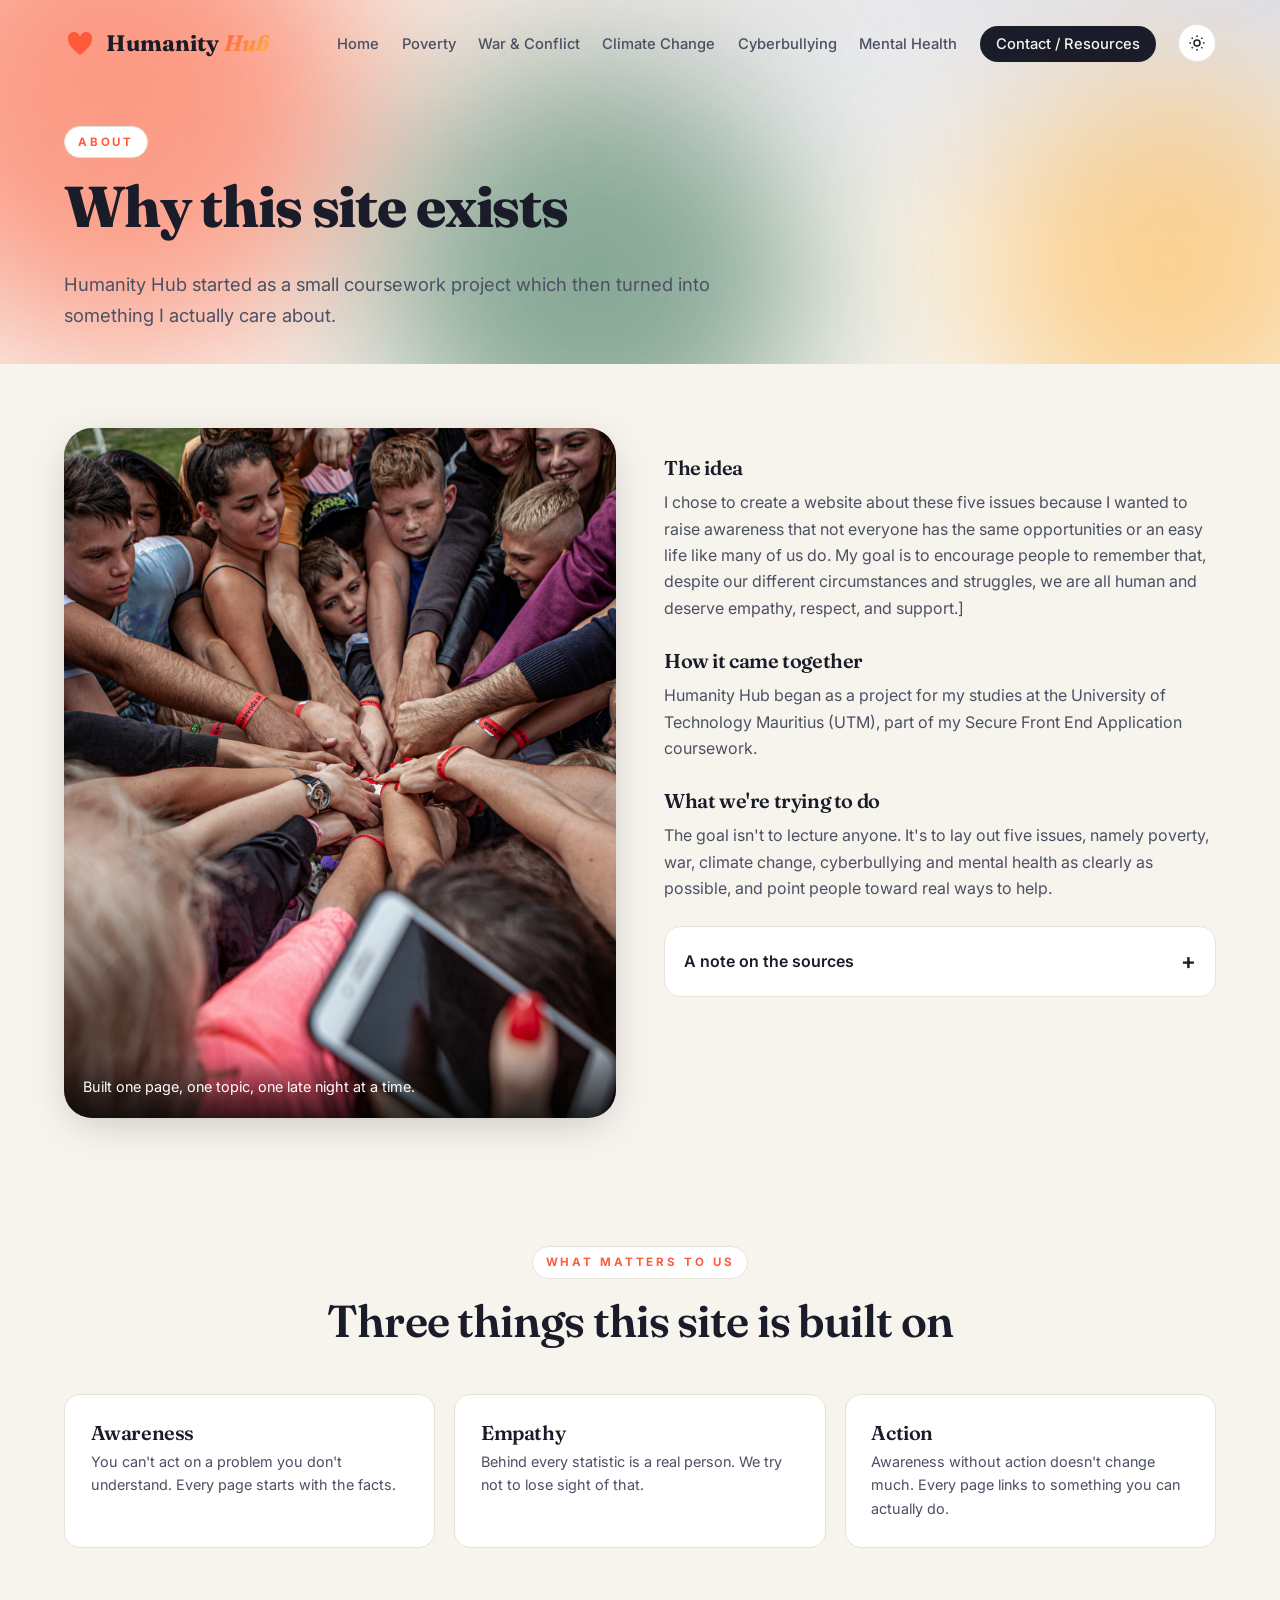
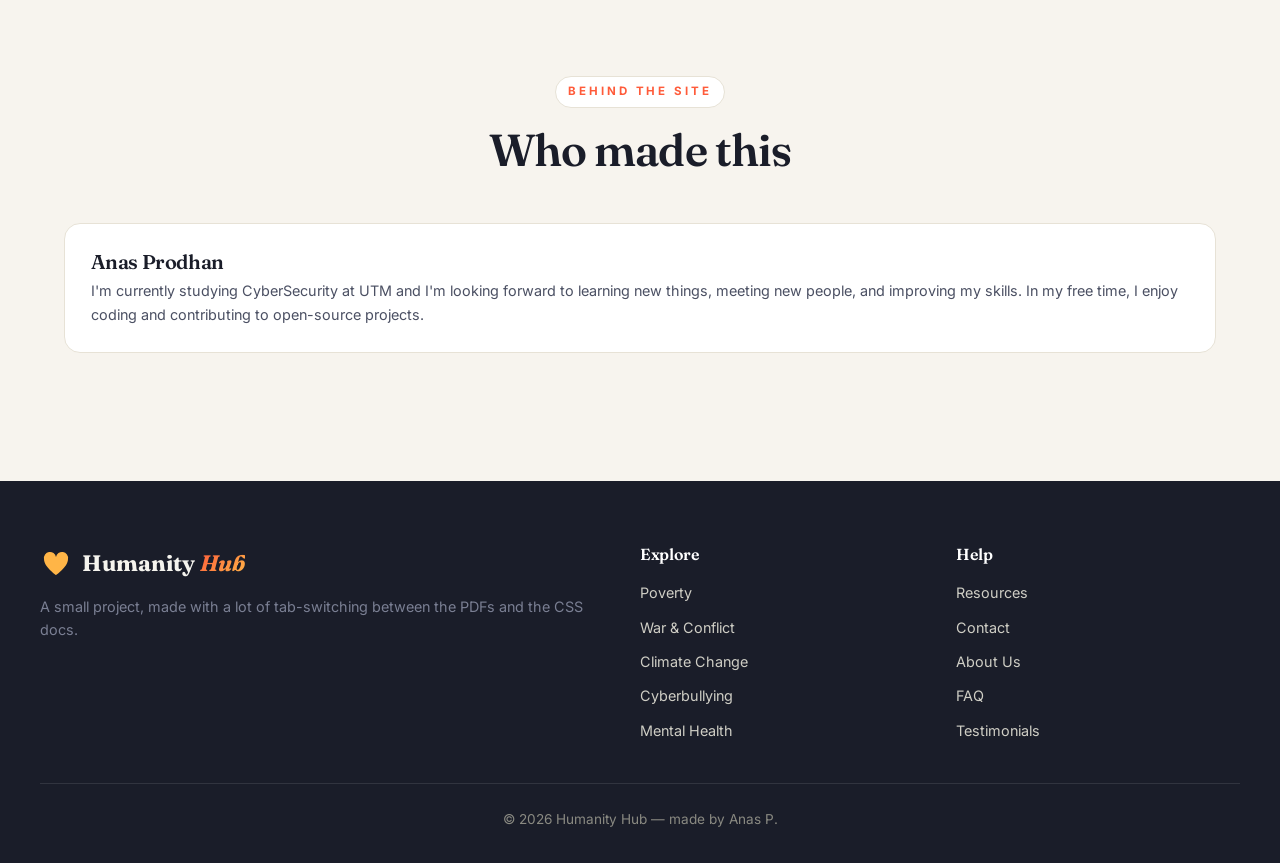
==== pages/about.html @ 1d9c682b "Add files via upload" ====
<!DOCTYPE html>
<html lang="en">
<head>
<meta charset="UTF-8" />
<meta name="viewport" content="width=device-width, initial-scale=1.0" />
<title>About Us — Humanity Hub</title>
<meta name="description" content="Why I made Humanity Hub and what it's trying to do." />
<link rel="preconnect" href="https://fonts.googleapis.com">
<link rel="preconnect" href="https://fonts.gstatic.com" crossorigin>
<link href="https://fonts.googleapis.com/css2?family=Fraunces:opsz,wght@9..144,400;9..144,600;9..144,800&family=Inter:wght@400;500;600;700&display=swap" rel="stylesheet">
<link rel="stylesheet" href="../css/style.css" />
</head>
<body>
<header class="site-header compact" id="top">
  <div class="bg-orbs" aria-hidden="true"><span class="orb orb-1"></span><span class="orb orb-2"></span><span class="orb orb-3"></span></div>
  <nav class="navbar" aria-label="Primary">
    <a class="brand" href="../index.html"><span class="brand-mark" aria-hidden="true"><svg viewBox="0 0 32 32" fill="none"><path d="M16 28S4 20 4 12a6 6 0 0 1 12-2 6 6 0 0 1 12 2c0 8-12 16-12 16Z" fill="currentColor"/></svg></span><span>Humanity <em>Hub</em></span></a>
    <button class="nav-toggle" aria-label="Open menu" aria-expanded="false" aria-controls="nav-links"><span></span><span></span><span></span></button>
    <ul class="nav-links" id="nav-links">
      <li><a href="../index.html">Home</a></li>
      <li><a href="poverty.html">Poverty</a></li>
      <li><a href="war.html">War &amp; Conflict</a></li>
      <li><a href="climate.html">Climate Change</a></li>
      <li><a href="cyberbullying.html">Cyberbullying</a></li>
      <li><a href="mental-health.html">Mental Health</a></li>
      <li><a href="contact.html" class="nav-cta">Contact / Resources</a></li>
      <li><button id="theme-toggle" class="theme-toggle" aria-label="Toggle dark mode"><svg class="icon-sun" viewBox="0 0 24 24" fill="none" stroke="currentColor" stroke-width="2"><circle cx="12" cy="12" r="4"/><path d="M12 2v2M12 20v2M2 12h2M20 12h2M4.9 4.9l1.4 1.4M17.7 17.7l1.4 1.4M4.9 19.1l1.4-1.4M17.7 6.3l1.4-1.4"/></svg><svg class="icon-moon" viewBox="0 0 24 24" fill="none" stroke="currentColor" stroke-width="2"><path d="M21 12.8A9 9 0 1 1 11.2 3a7 7 0 0 0 9.8 9.8Z"/></svg></button></li>
    </ul>
  </nav>
  <div class="page-hero">
    <span class="tag">About</span>
    <h1>Why this site exists</h1>
    <p class="lead">Humanity Hub started as a small coursework project which then turned into something I actually care about.</p>
  </div>
</header>
<main>
<article class="section">
  <div class="grid-2">
    <figure class="figure">
      <img src="../images/about-hands.jpg" alt="People joining hands in a circle" loading="lazy"/>
      <figcaption>Built one page, one topic, one late night at a time.</figcaption>
    </figure>
    <div class="prose">
      <h3>The idea</h3>
      <p>I chose to create a website about these five issues because I wanted to raise awareness that not everyone has the same opportunities or an easy life like many of us do. My goal is to encourage people to remember that, despite our different circumstances and struggles, we are all human and deserve empathy, respect, and support.]</p>
      <h3>How it came together</h3>
      <p>Humanity Hub began as a project for my studies at the University of Technology Mauritius (UTM), part of my Secure Front End Application coursework. </p>
      <h3>What we're trying to do</h3>
      <p>The goal isn't to lecture anyone. It's to lay out five issues, namely poverty, war, climate change, cyberbullying and mental health as clearly as possible, and point people toward real ways to help.</p>
      <details><summary>A note on the sources</summary>
        <p>Facts and figures across the site are pulled from course material and public sources like the UN, UNHCR and WHO. Numbers change over time, so always double-check current stats before citing them elsewhere.</p>
      </details>
    </div>
  </div>
</article>
<section class="section">
  <div class="section-head center">
    <span class="tag">What matters to us</span>
    <h2>Three things this site is built on</h2>
  </div>
  <div class="cards">
    <div class="card"><h3>Awareness</h3><p>You can't act on a problem you don't understand. Every page starts with the facts.</p></div>
    <div class="card"><h3>Empathy</h3><p>Behind every statistic is a real person. We try not to lose sight of that.</p></div>
    <div class="card"><h3>Action</h3><p>Awareness without action doesn't change much. Every page links to something you can actually do.</p></div>
  </div>
</section>
<section class="section">
  <div class="section-head center">
    <span class="tag">Behind the site</span>
    <h2>Who made this</h2>
  </div>
  <div class="cards">
    <div class="card">
      <h3>Anas Prodhan</h3>
      <p>I'm currently studying CyberSecurity at UTM and I'm looking forward to learning new things, meeting new people, and improving my skills. In my free time, I enjoy coding and contributing to open-source projects.</p>
    </div>
  </div>
</section>
</main>
<footer class="site-footer">
  <div class="footer-grid">
    <div><div class="brand brand-footer"><span class="brand-mark"><svg viewBox="0 0 32 32" fill="none"><path d="M16 28S4 20 4 12a6 6 0 0 1 12-2 6 6 0 0 1 12 2c0 8-12 16-12 16Z" fill="currentColor"/></svg></span><span>Humanity <em>Hub</em></span></div><p class="muted">A small project, made with a lot of tab-switching between the PDFs and the CSS docs.</p></div>
    <div><h4>Explore</h4><ul><li><a href="poverty.html">Poverty</a></li><li><a href="war.html">War &amp; Conflict</a></li><li><a href="climate.html">Climate Change</a></li><li><a href="cyberbullying.html">Cyberbullying</a></li><li><a href="mental-health.html">Mental Health</a></li></ul></div>
    <div><h4>Help</h4><ul><li><a href="contact.html">Resources</a></li><li><a href="contact.html">Contact</a></li><li><a href="about.html">About Us</a></li><li><a href="faq.html">FAQ</a></li><li><a href="testimonials.html">Testimonials</a></li></ul></div>
  </div>
  <p class="copyright">© <span id="year"></span> Humanity Hub — made by Anas P.</p>
</footer>
<script src="../js/script.js"></script>
</body>
</html>
---- css/style.css ----
/* ===========================================================
   Humanity Hub — Awareness website
   =========================================================== */
:root {
  --bg: #f7f4ee;
  --bg-elev: #ffffff;
  --ink: #1a1d29;
  --ink-soft: #4b5063;
  --muted: #7a7f93;
  --line: #e7e2d6;
  --primary: #ff5b3a;        /* warm coral */
  --primary-2: #ffb547;      /* sunlit gold */
  --accent: #2d6a4f;         /* hopeful green */
  --accent-2: #1d4ed8;       /* steady blue */
  --danger: #d11149;
  --grad-warm: linear-gradient(135deg, #ff5b3a 0%, #ffb547 100%);
  --grad-cool: linear-gradient(135deg, #1d4ed8 0%, #06b6d4 100%);
  --grad-hope: linear-gradient(135deg, #2d6a4f 0%, #95d5b2 100%);
  --shadow-sm: 0 1px 2px rgba(20,20,30,.06), 0 4px 12px rgba(20,20,30,.05);
  --shadow-lg: 0 10px 40px -10px rgba(20,20,30,.25);
  --radius: 16px;
  --radius-lg: 28px;
  --maxw: 1200px;
  --t: cubic-bezier(.2,.7,.2,1);
}
[data-theme="dark"] {
  --bg: #0e1018;
  --bg-elev: #161927;
  --ink: #f2f1ec;
  --ink-soft: #c3c6d4;
  --muted: #8a8fa3;
  --line: #262a3c;
  --shadow-lg: 0 10px 40px -10px rgba(0,0,0,.6);
}
* { box-sizing: border-box; }
html { scroll-behavior: smooth; }
body {
  margin: 0;
  font-family: 'Inter', system-ui, -apple-system, sans-serif;
  background: var(--bg);
  color: var(--ink);
  line-height: 1.65;
  -webkit-font-smoothing: antialiased;
  transition: background .4s var(--t), color .4s var(--t);
}
img { max-width: 100%; display: block; }
a { color: inherit; text-decoration: none; }
h1, h2, h3, h4 { font-family: 'Fraunces', Georgia, serif; font-weight: 600; line-height: 1.15; letter-spacing: -.02em; margin: 0 0 .5em; }
h1 { font-size: clamp(2.4rem, 6vw, 4.8rem); font-weight: 800; }
h2 { font-size: clamp(1.8rem, 4vw, 2.8rem); }
h3 { font-size: 1.25rem; margin-top: 1.4em; }
p { margin: 0 0 1em; color: var(--ink-soft); }
mark { background: linear-gradient(180deg, transparent 60%, rgba(255,181,71,.55) 60%); color: inherit; padding: 0 .15em; }
blockquote {
  border-left: 3px solid var(--primary);
  padding: .25em 0 .25em 1.2em;
  font-family: 'Fraunces', serif;
  font-style: italic;
  font-size: 1.15rem;
  color: var(--ink);
  margin: 1.5em 0;
}
.muted { color: var(--muted); font-size: .9rem; }
.center { text-align: center; }
/* =================== HEADER & HERO =================== */
.site-header {
  position: relative;
  overflow: hidden;
  padding-bottom: 4rem;
  background: radial-gradient(ellipse at top left, rgba(255,91,58,.12), transparent 50%),
              radial-gradient(ellipse at top right, rgba(29,78,216,.12), transparent 50%),
              var(--bg);
}
.site-header.compact { padding-bottom: 0; }
.bg-orbs { position: absolute; inset: 0; pointer-events: none; z-index: 0; }
.orb { position: absolute; border-radius: 50%; filter: blur(80px); opacity: .55; animation: float 18s var(--t) infinite; }
.orb-1 { width: 480px; height: 480px; background: var(--primary); top: -120px; left: -120px; }
.orb-2 { width: 380px; height: 380px; background: var(--primary-2); top: 20%; right: -80px; animation-delay: -6s; }
.orb-3 { width: 420px; height: 420px; background: var(--accent); bottom: -120px; left: 30%; animation-delay: -12s; }
@keyframes float { 0%,100%{transform:translate(0,0) scale(1)} 50%{transform:translate(40px,-30px) scale(1.08)} }
/* nav */
.navbar {
  position: relative; z-index: 5;
  display: flex; align-items: center; justify-content: space-between;
  max-width: var(--maxw); margin: 0 auto; padding: 1.5rem 1.5rem;
}
.brand { display: flex; align-items: center; gap: .6rem; font-family: 'Fraunces', serif; font-size: 1.4rem; font-weight: 700; }
.brand em { font-style: italic; background: var(--grad-warm); -webkit-background-clip: text; background-clip: text; color: transparent; }
.brand-mark { width: 32px; height: 32px; color: var(--primary); display:inline-flex; align-items:center; justify-content:center; }
.brand-mark svg { width: 100%; height: 100%; }
.nav-links { list-style: none; display: flex; gap: 1.4rem; align-items: center; margin: 0; padding: 0; }
.nav-links a { font-size: .92rem; font-weight: 500; color: var(--ink-soft); transition: color .2s var(--t); position: relative; }
.nav-links a:hover, .nav-links a.active { color: var(--ink); }
.nav-links a::after { content: ''; position: absolute; left: 0; right: 0; bottom: -6px; height: 2px; background: var(--grad-warm); transform: scaleX(0); transform-origin: left; transition: transform .3s var(--t); }
.nav-links a:hover::after, .nav-links a.active::after { transform: scaleX(1); }
.nav-cta { padding: .55rem 1rem; border-radius: 999px; background: var(--ink); color: var(--bg) !important; }
[data-theme="dark"] .nav-cta { background: var(--bg-elev); color: var(--ink) !important; }
.nav-cta::after { display: none; }
.theme-toggle {
  display: inline-flex; width: 38px; height: 38px; border-radius: 50%;
  border: 1px solid var(--line); background: var(--bg-elev); color: var(--ink);
  align-items: center; justify-content: center; cursor: pointer; transition: transform .3s var(--t);
}
.theme-toggle:hover { transform: rotate(15deg); }
.theme-toggle svg { width: 18px; height: 18px; }
.theme-toggle .icon-moon { display: none; }
[data-theme="dark"] .theme-toggle .icon-sun { display: none; }
[data-theme="dark"] .theme-toggle .icon-moon { display: block; }
.nav-toggle { display: none; flex-direction: column; gap: 5px; background: transparent; border: 0; cursor: pointer; padding: 8px; }
.nav-toggle span { width: 24px; height: 2px; background: var(--ink); border-radius: 2px; transition: .3s var(--t); }
/* hero */
.hero {
  position: relative; z-index: 2;
  max-width: 980px; margin: 4rem auto 0; padding: 0 1.5rem; text-align: center;
}
.eyebrow { text-transform: uppercase; letter-spacing: .25em; font-size: .75rem; font-weight: 600; color: var(--primary); margin-bottom: 1.2rem; }
.grad-text { background: var(--grad-warm); -webkit-background-clip: text; background-clip: text; color: transparent; }
.hero-sub { font-size: 1.15rem; max-width: 640px; margin: 0 auto 2.2rem; color: var(--ink-soft); }
.hero-cta { display: flex; gap: 1rem; justify-content: center; flex-wrap: wrap; margin-bottom: 4rem; }
.btn {
  display: inline-flex; align-items: center; justify-content: center;
  padding: .9rem 1.6rem; border-radius: 999px; font-weight: 600; font-size: .95rem;
  border: 1px solid transparent; cursor: pointer; transition: transform .2s var(--t), box-shadow .3s var(--t), background .3s var(--t);
}
.btn-sm { padding: .55rem 1rem; font-size: .85rem; }
.btn-primary { background: var(--ink); color: var(--bg); }
.btn-primary:hover { transform: translateY(-2px); box-shadow: var(--shadow-lg); }
[data-theme="dark"] .btn-primary { background: var(--primary); color: #fff; }
.btn-ghost { background: transparent; border-color: var(--line); color: var(--ink); }
.btn-ghost:hover { background: var(--bg-elev); }
.hero-stats {
  display: grid; grid-template-columns: repeat(3, 1fr); gap: 1rem;
  max-width: 720px; margin: 0 auto; padding: 1.5rem;
  background: var(--bg-elev); border: 1px solid var(--line); border-radius: var(--radius-lg);
  box-shadow: var(--shadow-lg);
}
.hero-stats > div { text-align: center; }
.hero-stats strong { font-family: 'Fraunces', serif; font-size: 2rem; display: block; background: var(--grad-warm); -webkit-background-clip: text; background-clip: text; color: transparent; }
.hero-stats span { font-size: .82rem; color: var(--muted); }
/* page hero (topic pages) */
.page-hero { position: relative; z-index: 2; max-width: var(--maxw); margin: 2.5rem auto 0; padding: 0 1.5rem 1rem; }
.page-hero .tag { margin-bottom: 1rem; }
.page-hero h1 { font-size: clamp(2.2rem, 5vw, 3.6rem); }
.page-hero .lead { max-width: 720px; }
/* =================== SECTIONS =================== */
.section { max-width: var(--maxw); margin: 0 auto; padding: 4rem 1.5rem; position: relative; }
.section-head { max-width: 720px; margin-bottom: 3rem; }
.section-head.center, .stats h2 { text-align: center; margin-left: auto; margin-right: auto; }
.tag {
  display: inline-block; font-size: .72rem; letter-spacing: .25em; text-transform: uppercase;
  font-weight: 700; color: var(--primary); margin-bottom: 1rem;
  padding: .35rem .8rem; border: 1px solid var(--line); border-radius: 999px; background: var(--bg-elev);
}
.lead { font-size: 1.15rem; color: var(--ink-soft); }
.grid-2 { display: grid; grid-template-columns: 1fr 1fr; gap: 3rem; align-items: start; }
.grid-2.reverse > :first-child { order: 2; }
.figure { margin: 0; border-radius: var(--radius-lg); overflow: hidden; box-shadow: var(--shadow-lg); position: relative; }
.figure img { aspect-ratio: 4/5; object-fit: cover; transition: transform .8s var(--t); width: 100%; }
.figure:hover img { transform: scale(1.04); }
.figure figcaption { position: absolute; left: 0; right: 0; bottom: 0; padding: 1.2rem; color: #fff; font-size: .9rem; background: linear-gradient(to top, rgba(0,0,0,.75), transparent); }
.prose details { margin-top: 1.5rem; border: 1px solid var(--line); border-radius: var(--radius); padding: 1rem 1.2rem; background: var(--bg-elev); }
.prose details[open] { box-shadow: var(--shadow-sm); }
.prose summary { cursor: pointer; font-weight: 600; color: var(--ink); list-style: none; display: flex; justify-content: space-between; align-items: center; }
.prose summary::after { content: '+'; font-size: 1.4rem; transition: transform .3s var(--t); }
.prose details[open] summary::after { transform: rotate(45deg); }
.prose ul, .prose ol { padding-left: 1.2rem; color: var(--ink-soft); }
/* section accents */
.accent-war .tag { color: var(--accent-2); }
.accent-climate .tag { color: var(--accent); }
.accent-cyber .tag { color: var(--danger); }
.accent-mind .tag { color: var(--accent-2); }
/* timeline */
.timeline { list-style: none; padding: 0; margin: 1.5rem 0; border-left: 2px solid var(--line); }
.timeline li { position: relative; padding: .4rem 0 .4rem 1.5rem; color: var(--ink-soft); }
.timeline li::before { content:''; position:absolute; left:-7px; top: 1rem; width: 12px; height: 12px; border-radius:50%; background: var(--grad-warm); }
.timeline strong { display: block; color: var(--ink); font-family: 'Fraunces',serif; }
/* footprint */
.footprint { margin-top: 1.5rem; padding: 1.5rem; background: var(--bg-elev); border: 1px solid var(--line); border-radius: var(--radius); }
.footprint h4 { margin: 0 0 1rem; }
.footprint label { display: block; font-size: .9rem; font-weight: 600; margin-bottom: 1rem; color: var(--ink); }
.footprint input[type=range] { width: 100%; accent-color: var(--accent); }
.footprint output { font-weight: 500; color: var(--muted); font-size: .85rem; }
.cf-result { margin: 1rem 0 0; padding: .8rem 1rem; background: var(--grad-hope); color: #fff; border-radius: 12px; font-weight: 500; }
.cf-result strong { font-size: 1.3rem; font-family: 'Fraunces', serif; }
/* quiz */
.quiz { margin-top: 1.5rem; padding: 1.5rem; background: var(--bg-elev); border: 1px solid var(--line); border-radius: var(--radius); }
.quiz h4 { margin: 0 0 1rem; }
.quiz-q { font-weight: 500; color: var(--ink); }
.quiz-options { display: grid; gap: .6rem; margin: 1rem 0; }
.quiz-options button {
  padding: .8rem 1rem; text-align: left; border: 1px solid var(--line); background: var(--bg);
  border-radius: 12px; cursor: pointer; transition: .2s var(--t); color: var(--ink); font: inherit;
}
.quiz-options button:hover { border-color: var(--primary); transform: translateX(4px); }
.quiz-options button.correct { background: rgba(45,106,79,.15); border-color: var(--accent); }
.quiz-options button.wrong { background: rgba(209,17,73,.12); border-color: var(--danger); }
.quiz-feedback { font-weight: 500; min-height: 1.4em; color: var(--ink-soft); }
.warning-box { margin-top: 1.5rem; padding: 1.2rem 1.4rem; border-left: 4px solid var(--danger); background: rgba(209,17,73,.08); border-radius: 12px; color: var(--ink); }
/* breathe */
.breathe { text-align: center; padding: 1.5rem; background: var(--bg-elev); border: 1px solid var(--line); border-radius: var(--radius); }
.breathe-circle {
  width: 180px; height: 180px; border-radius: 50%;
  background: var(--grad-cool);
  margin: 1rem auto;
  display: flex; align-items: center; justify-content: center;
  color: #fff; font-family: 'Fraunces', serif; font-size: 1.4rem;
  box-shadow: 0 20px 60px -20px rgba(29,78,216,.6);
  animation: breathe 12s ease-in-out infinite;
}
@keyframes breathe {
  0%, 100% { transform: scale(.7); }
  33% { transform: scale(1.1); }
  50% { transform: scale(1.1); }
  83% { transform: scale(.7); }
}
.quote-gen { margin-top: 1.5rem; padding: 1.5rem; background: var(--bg-elev); border: 1px solid var(--line); border-radius: var(--radius); }
.quote-gen blockquote { margin: .5em 0 1em; }
/* stats */
.stats { max-width: var(--maxw); margin: 0 auto; padding: 4rem 1.5rem; text-align: center; }
.stats-grid { display: grid; grid-template-columns: repeat(auto-fit, minmax(200px, 1fr)); gap: 1.5rem; margin-top: 3rem; }
.stat-card {
  padding: 2rem 1.5rem; background: var(--bg-elev); border: 1px solid var(--line); border-radius: var(--radius);
  transition: transform .3s var(--t), box-shadow .3s var(--t);
}
.stat-card:hover { transform: translateY(-4px); box-shadow: var(--shadow-lg); }
.stat-card strong { display: block; font-family: 'Fraunces', serif; font-size: 2.6rem; background: var(--grad-warm); -webkit-background-clip: text; background-clip: text; color: transparent; }
.stat-card span { color: var(--muted); font-size: .9rem; }
/* resources */
.cards { display: grid; grid-template-columns: repeat(auto-fit, minmax(240px, 1fr)); gap: 1.2rem; }
.card {
  padding: 1.6rem; background: var(--bg-elev); border: 1px solid var(--line); border-radius: var(--radius);
  transition: .3s var(--t); position: relative; overflow: hidden;
}
.card::before {
  content: ''; position: absolute; inset: 0; background: var(--grad-warm); opacity: 0; transition: opacity .3s var(--t);
}
.card:hover { transform: translateY(-4px); box-shadow: var(--shadow-lg); border-color: transparent; }
.card:hover::before { opacity: .08; }
.card h3 { margin: 0 0 .3em; }
.card p { font-size: .9rem; margin: 0; }
.card.emergency { background: var(--grad-warm); color: #fff; border: 0; }
.card.emergency h3, .card.emergency p { color: #fff; }
/* testimonials */
.testimonial .stars { color: var(--primary-2); letter-spacing: .1em; margin: 0 0 .6rem; font-size: .95rem; }
.testimonial blockquote { margin: 0 0 1.2rem; font-size: 1rem; }
.testimonial-author { display: flex; align-items: center; gap: .7rem; }
.testimonial-author strong { display: block; color: var(--ink); font-family: 'Inter', sans-serif; font-weight: 600; font-size: .92rem; }
.avatar {
  width: 38px; height: 38px; border-radius: 50%; flex-shrink: 0;
  background: var(--grad-cool); color: #fff; display: flex; align-items: center; justify-content: center;
  font-family: 'Fraunces', serif; font-weight: 700;
}
/* topic nav cards on home */
.topic-grid { display: grid; grid-template-columns: repeat(auto-fit, minmax(240px, 1fr)); gap: 1.2rem; margin-top: 2rem; }
.topic-card { padding: 1.8rem; background: var(--bg-elev); border: 1px solid var(--line); border-radius: var(--radius-lg); transition: .3s var(--t); }
.topic-card:hover { transform: translateY(-6px); box-shadow: var(--shadow-lg); }
.topic-card span { font-size: .72rem; letter-spacing: .2em; text-transform: uppercase; font-weight: 700; color: var(--primary); }
.topic-card h3 { margin: .4rem 0 .3rem; }
.topic-card p { font-size: .92rem; margin: 0; }
/* contact */
.contact-form {
  display: grid; grid-template-columns: 1fr 1fr; gap: 1rem; max-width: 700px; margin: 0 auto;
  padding: 2rem; background: var(--bg-elev); border: 1px solid var(--line); border-radius: var(--radius-lg);
  box-shadow: var(--shadow-lg);
}
.contact-form .full { grid-column: 1 / -1; }
.contact-form label { display: flex; flex-direction: column; gap: .4rem; font-size: .85rem; font-weight: 600; color: var(--ink); }
.contact-form input, .contact-form textarea {
  padding: .85rem 1rem; border: 1px solid var(--line); border-radius: 12px;
  background: var(--bg); color: var(--ink); font: inherit; transition: border-color .2s var(--t), box-shadow .2s var(--t);
}
.contact-form input:focus, .contact-form textarea:focus {
  outline: 0; border-color: var(--primary); box-shadow: 0 0 0 4px rgba(255,91,58,.15);
}
.contact-form button { grid-column: 1 / -1; }
.form-status { grid-column: 1 / -1; margin: 0; min-height: 1.2em; color: var(--accent); font-weight: 500; }
/* footer */
.site-footer { background: var(--ink); color: #f5f4ee; padding: 4rem 1.5rem 2rem; margin-top: 4rem; }
[data-theme="dark"] .site-footer { background: #06080f; }
.footer-grid { max-width: var(--maxw); margin: 0 auto; display: grid; grid-template-columns: 2fr 1fr 1fr; gap: 2rem; padding-bottom: 2.5rem; border-bottom: 1px solid rgba(255,255,255,.1); }
.brand-footer { color: #f5f4ee; margin-bottom: .8rem; }
.brand-footer .brand-mark { color: var(--primary-2); }
.site-footer h4 { color: #fff; font-size: 1rem; margin-bottom: 1rem; }
.site-footer ul { list-style: none; padding: 0; margin: 0; display: grid; gap: .5rem; }
.site-footer a { color: #cfcec5; font-size: .9rem; transition: color .2s; }
.site-footer a:hover { color: var(--primary-2); }
.copyright { max-width: var(--maxw); margin: 1.5rem auto 0; text-align: center; color: #8a8a82; font-size: .85rem; }
/* reveal animation */
.reveal { opacity: 0; transform: translateY(30px); transition: opacity .8s var(--t), transform .8s var(--t); }
.reveal.in { opacity: 1; transform: none; }
/* responsive */
@media (max-width: 860px) {
  .grid-2 { grid-template-columns: 1fr; gap: 2rem; }
  .grid-2.reverse > :first-child { order: 0; }
  .figure img { aspect-ratio: 16/10; }
  .footer-grid { grid-template-columns: 1fr 1fr; }
  .contact-form { grid-template-columns: 1fr; padding: 1.5rem; }
  .section { padding: 3rem 1.2rem; }
  .nav-toggle { display: flex; }
  .nav-links {
    position: absolute; top: 100%; left: 1rem; right: 1rem;
    flex-direction: column; align-items: stretch; gap: .8rem;
    background: var(--bg-elev); border: 1px solid var(--line); border-radius: var(--radius);
    padding: 1.2rem; box-shadow: var(--shadow-lg);
    transform: translateY(-10px); opacity: 0; pointer-events: none; transition: .3s var(--t);
    z-index: 10;
  }
  .nav-links.open { transform: none; opacity: 1; pointer-events: auto; }
  .nav-links a::after { display: none; }
  .hero-stats { grid-template-columns: 1fr; }
}
@media (max-width: 480px) {
  .footer-grid { grid-template-columns: 1fr; }
  h1 { font-size: 2.4rem; }
}
@media (prefers-reduced-motion: reduce) {
  *, *::before, *::after { animation: none !important; transition: none !important; }
}
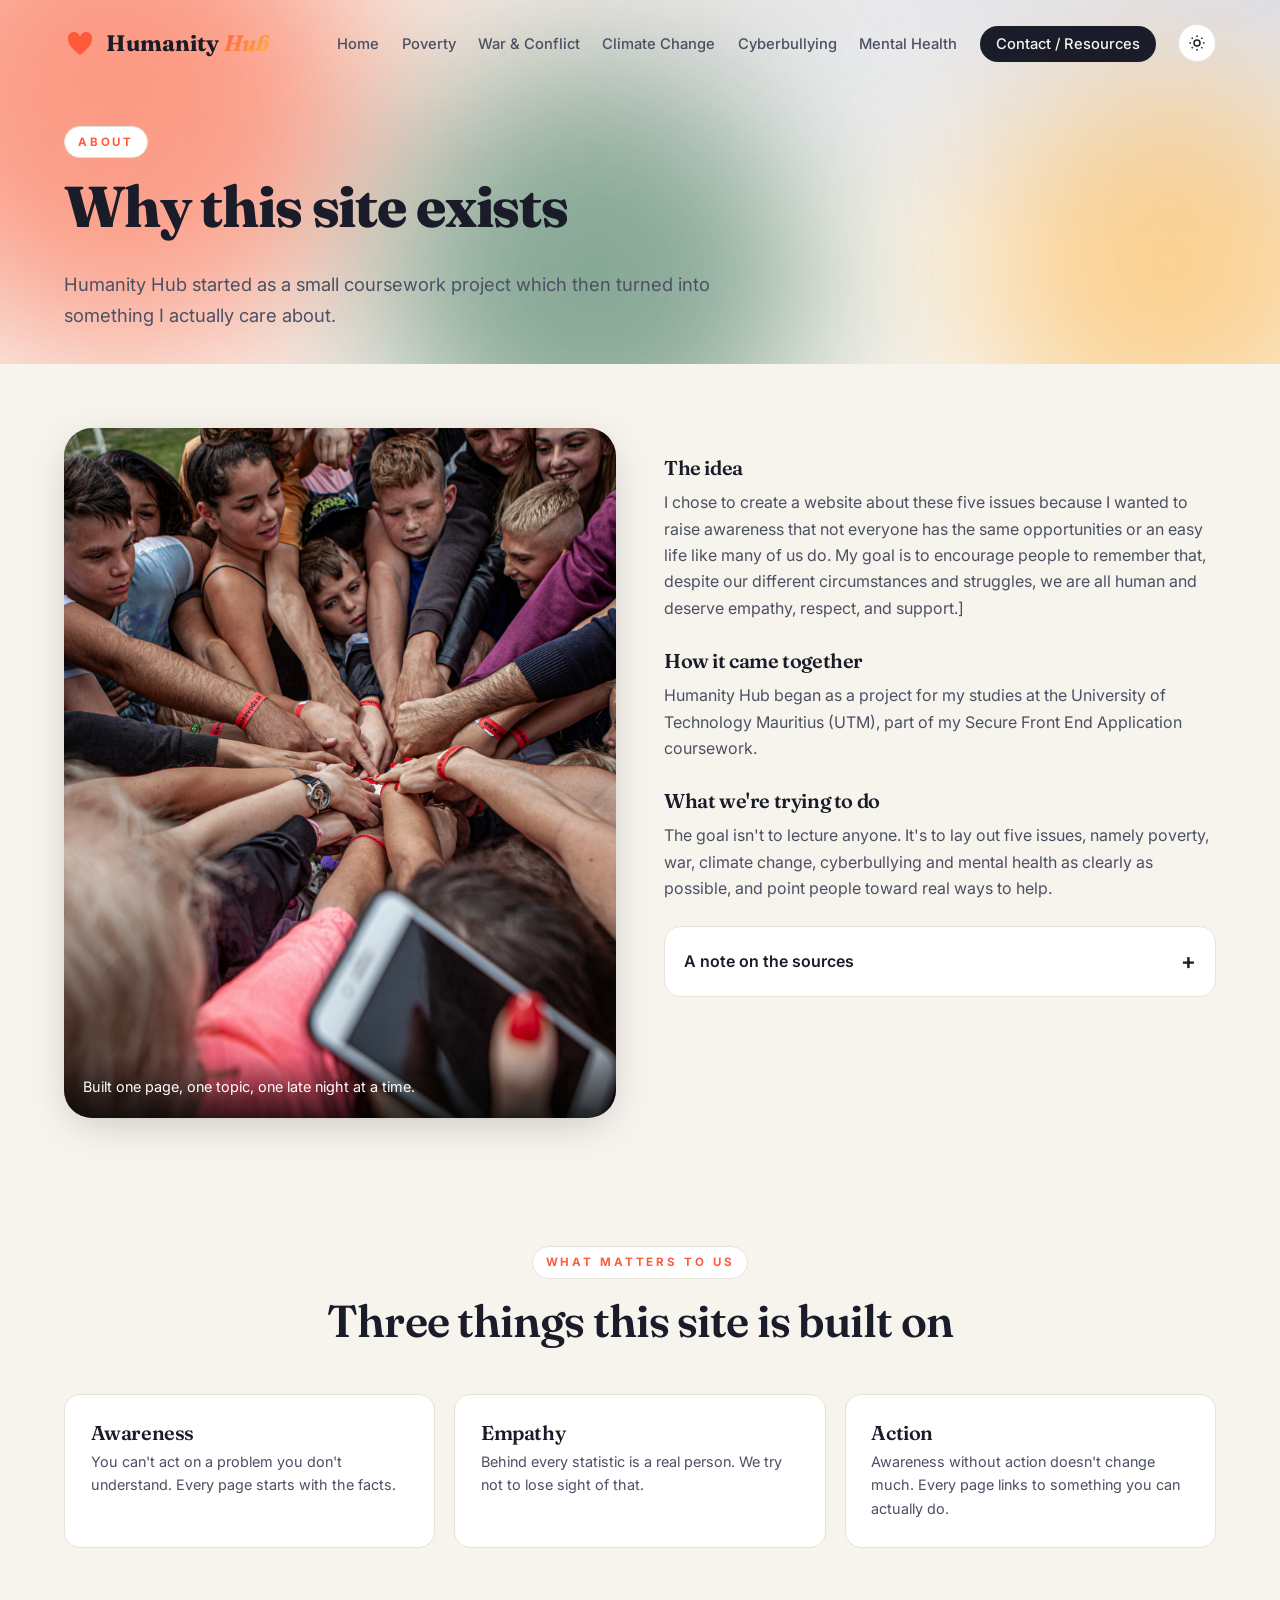
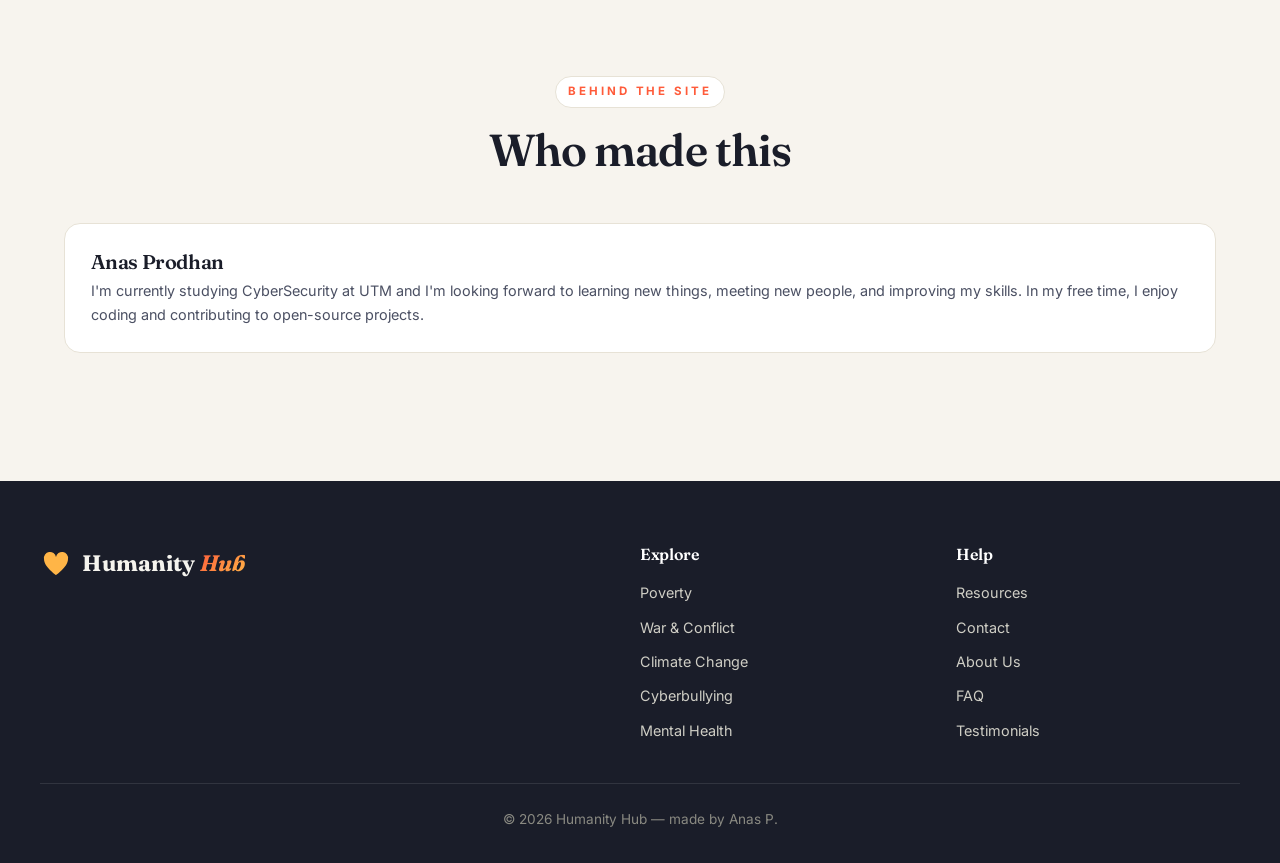
==== commit e07266ce: "Update about.html" ====
--- a/pages/about.html
+++ b/pages/about.html
@@ -79,7 +79,7 @@
 </main>
 <footer class="site-footer">
   <div class="footer-grid">
-    <div><div class="brand brand-footer"><span class="brand-mark"><svg viewBox="0 0 32 32" fill="none"><path d="M16 28S4 20 4 12a6 6 0 0 1 12-2 6 6 0 0 1 12 2c0 8-12 16-12 16Z" fill="currentColor"/></svg></span><span>Humanity <em>Hub</em></span></div><p class="muted">A small project, made with a lot of tab-switching between the PDFs and the CSS docs.</p></div>
+    <div><div class="brand brand-footer"><span class="brand-mark"><svg viewBox="0 0 32 32" fill="none"><path d="M16 28S4 20 4 12a6 6 0 0 1 12-2 6 6 0 0 1 12 2c0 8-12 16-12 16Z" fill="currentColor"/></svg></span><span>Humanity <em>Hub</em></span></div></div>
     <div><h4>Explore</h4><ul><li><a href="poverty.html">Poverty</a></li><li><a href="war.html">War &amp; Conflict</a></li><li><a href="climate.html">Climate Change</a></li><li><a href="cyberbullying.html">Cyberbullying</a></li><li><a href="mental-health.html">Mental Health</a></li></ul></div>
     <div><h4>Help</h4><ul><li><a href="contact.html">Resources</a></li><li><a href="contact.html">Contact</a></li><li><a href="about.html">About Us</a></li><li><a href="faq.html">FAQ</a></li><li><a href="testimonials.html">Testimonials</a></li></ul></div>
   </div>
@@ -87,4 +87,4 @@
 </footer>
 <script src="../js/script.js"></script>
 </body>
-</html>+</html>
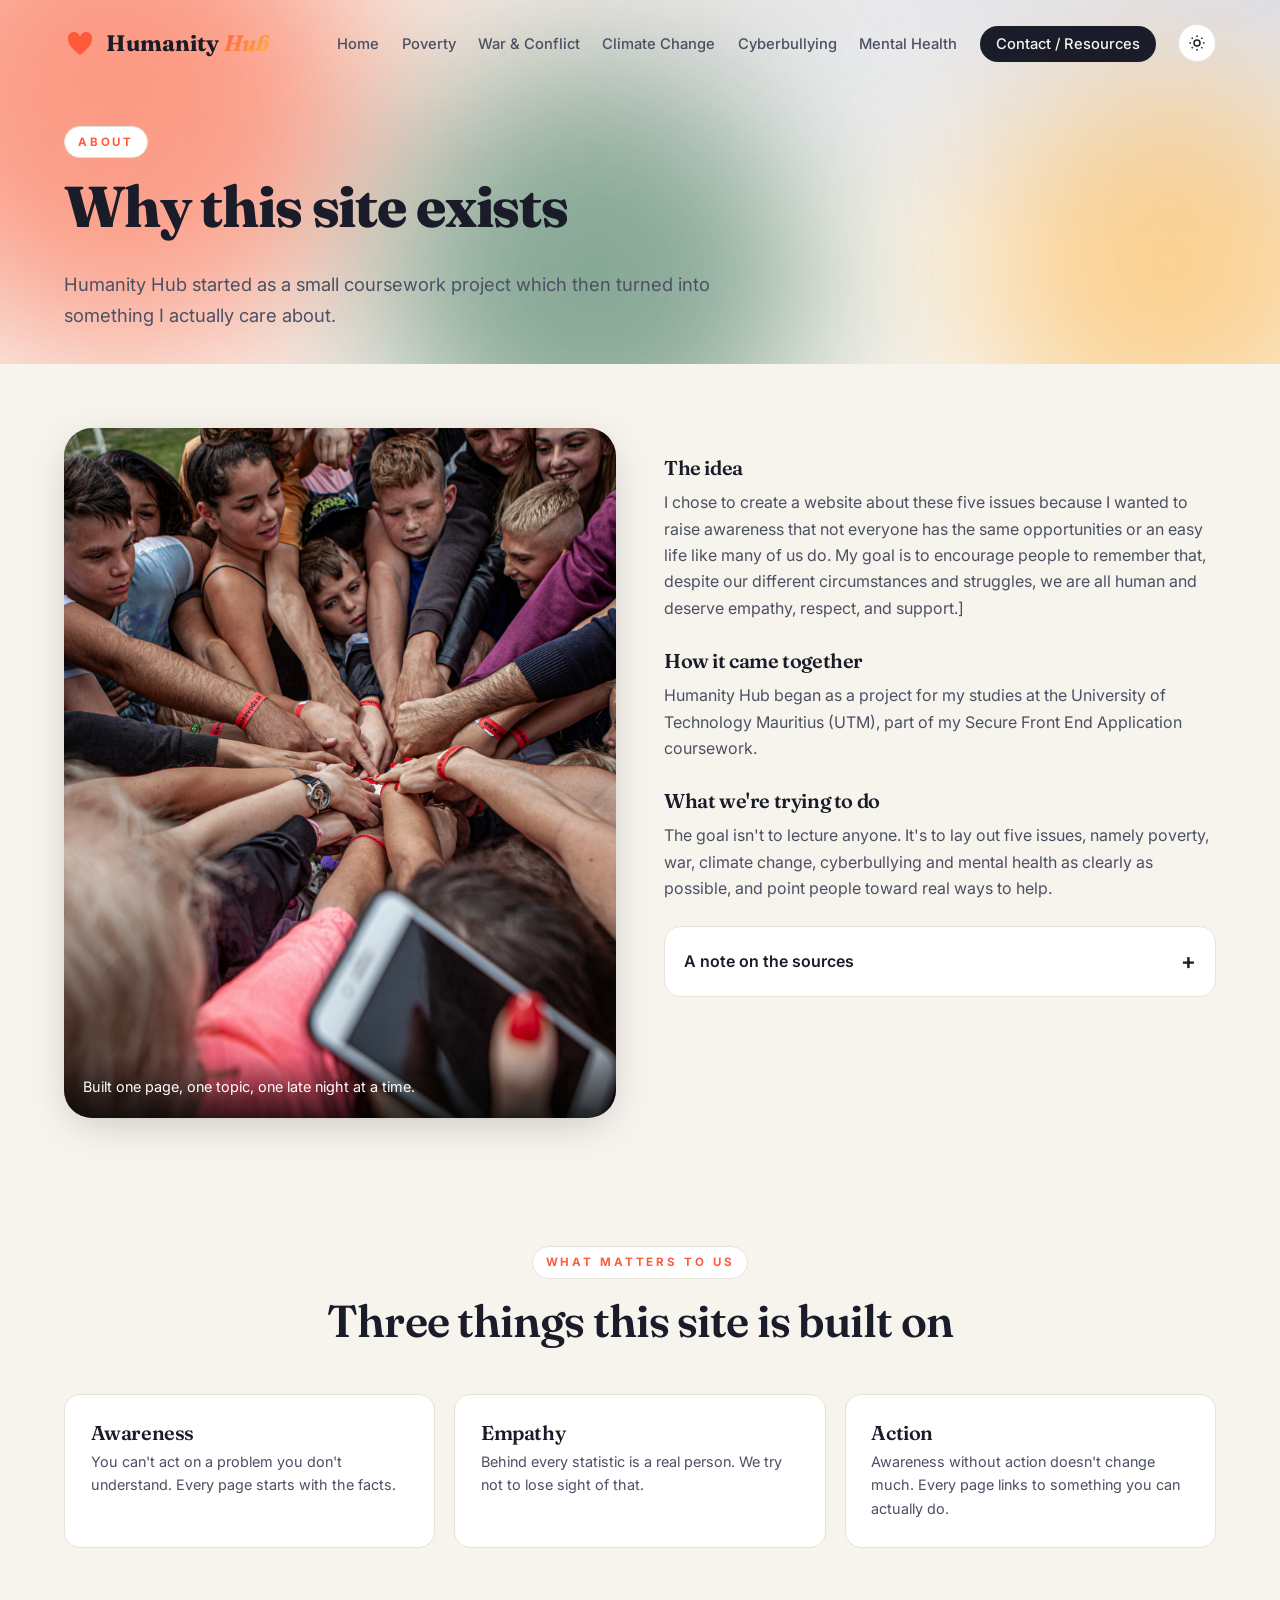
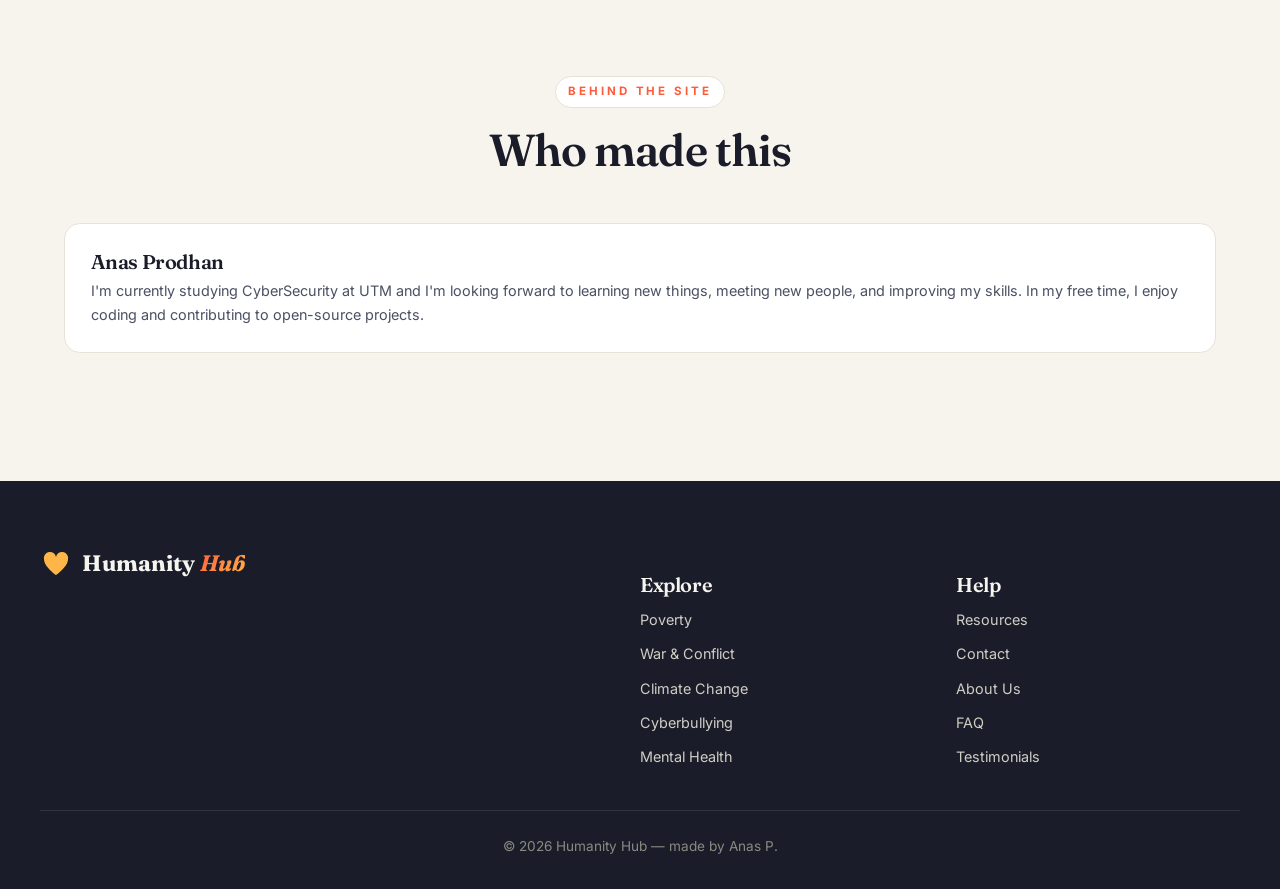
==== commit c5496982: "Update about.html" ====
--- a/pages/about.html
+++ b/pages/about.html
@@ -80,8 +80,8 @@
 <footer class="site-footer">
   <div class="footer-grid">
     <div><div class="brand brand-footer"><span class="brand-mark"><svg viewBox="0 0 32 32" fill="none"><path d="M16 28S4 20 4 12a6 6 0 0 1 12-2 6 6 0 0 1 12 2c0 8-12 16-12 16Z" fill="currentColor"/></svg></span><span>Humanity <em>Hub</em></span></div></div>
-    <div><h4>Explore</h4><ul><li><a href="poverty.html">Poverty</a></li><li><a href="war.html">War &amp; Conflict</a></li><li><a href="climate.html">Climate Change</a></li><li><a href="cyberbullying.html">Cyberbullying</a></li><li><a href="mental-health.html">Mental Health</a></li></ul></div>
-    <div><h4>Help</h4><ul><li><a href="contact.html">Resources</a></li><li><a href="contact.html">Contact</a></li><li><a href="about.html">About Us</a></li><li><a href="faq.html">FAQ</a></li><li><a href="testimonials.html">Testimonials</a></li></ul></div>
+    <div><h3>Explore</h3><ul><li><a href="poverty.html">Poverty</a></li><li><a href="war.html">War &amp; Conflict</a></li><li><a href="climate.html">Climate Change</a></li><li><a href="cyberbullying.html">Cyberbullying</a></li><li><a href="mental-health.html">Mental Health</a></li></ul></div>
+    <div><h3>Help</h3><ul><li><a href="contact.html">Resources</a></li><li><a href="contact.html">Contact</a></li><li><a href="about.html">About Us</a></li><li><a href="faq.html">FAQ</a></li><li><a href="testimonials.html">Testimonials</a></li></ul></div>
   </div>
   <p class="copyright">© <span id="year"></span> Humanity Hub — made by Anas P.</p>
 </footer>
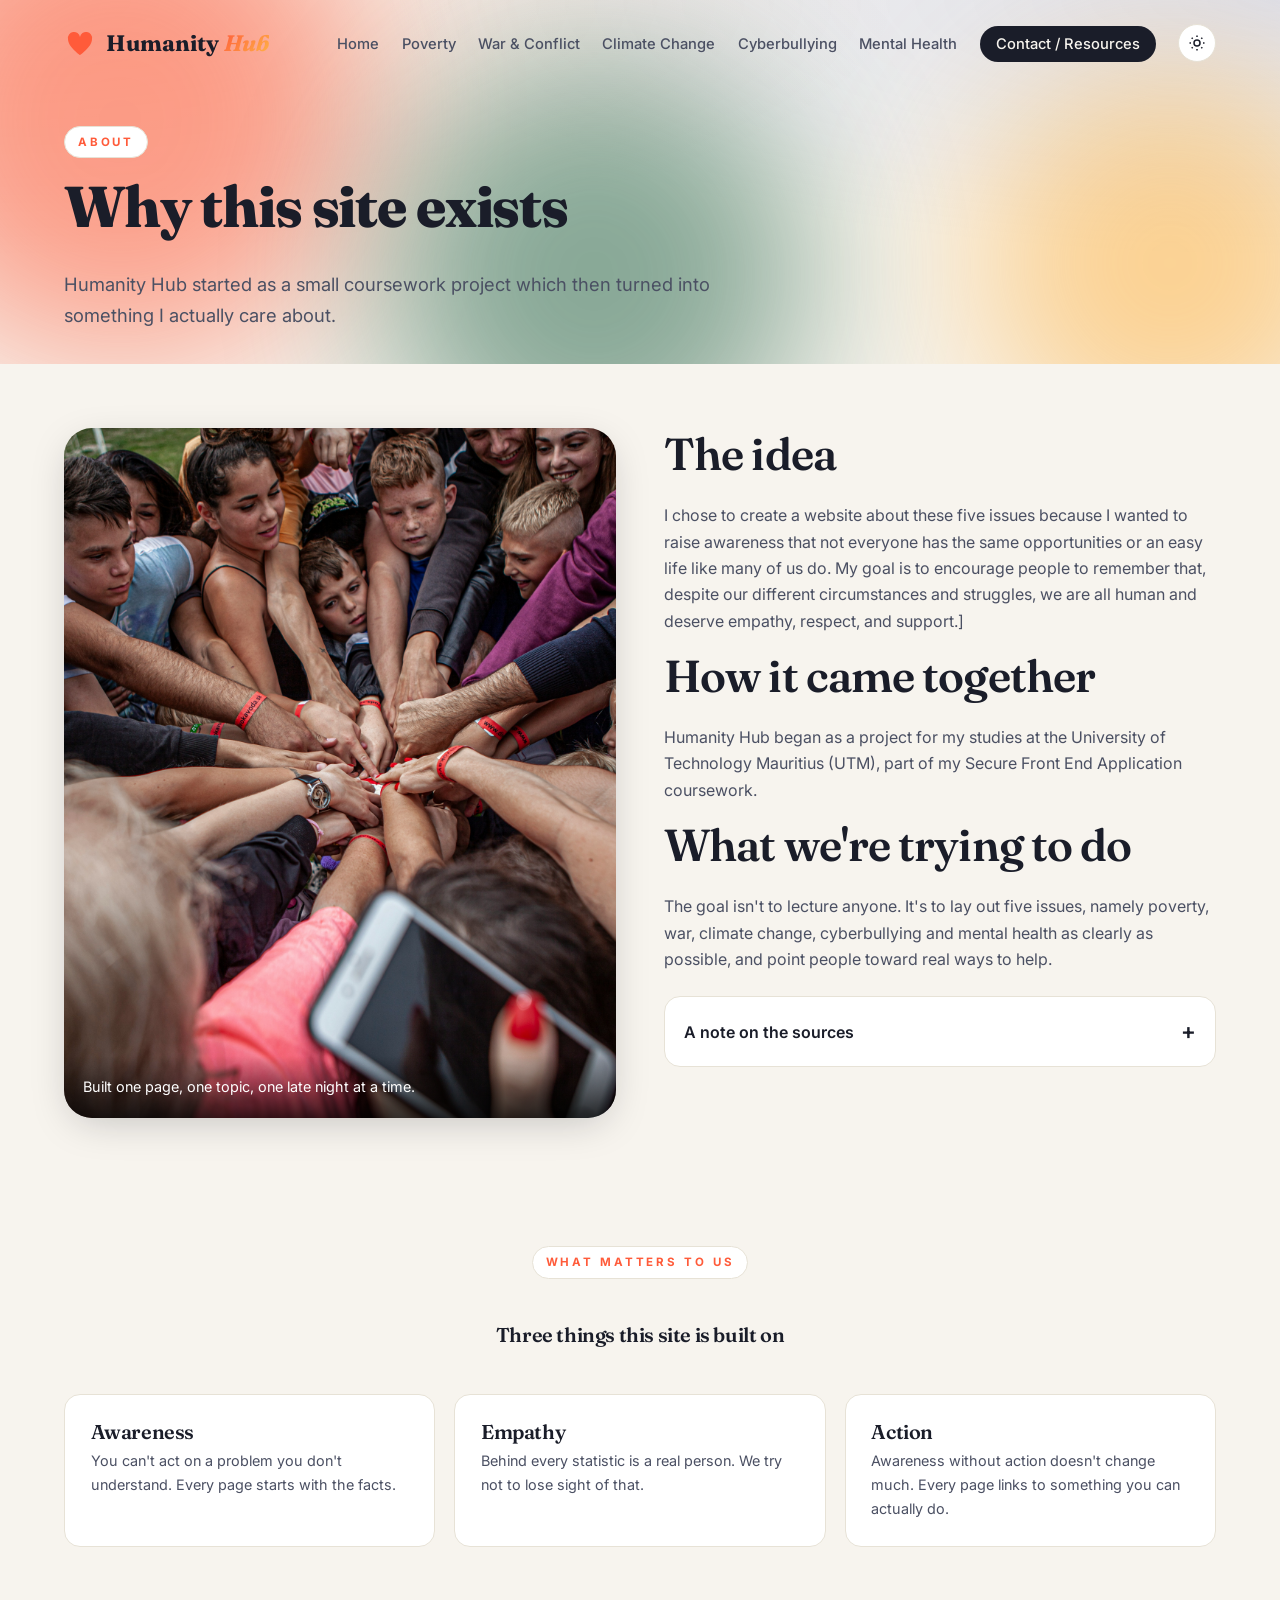
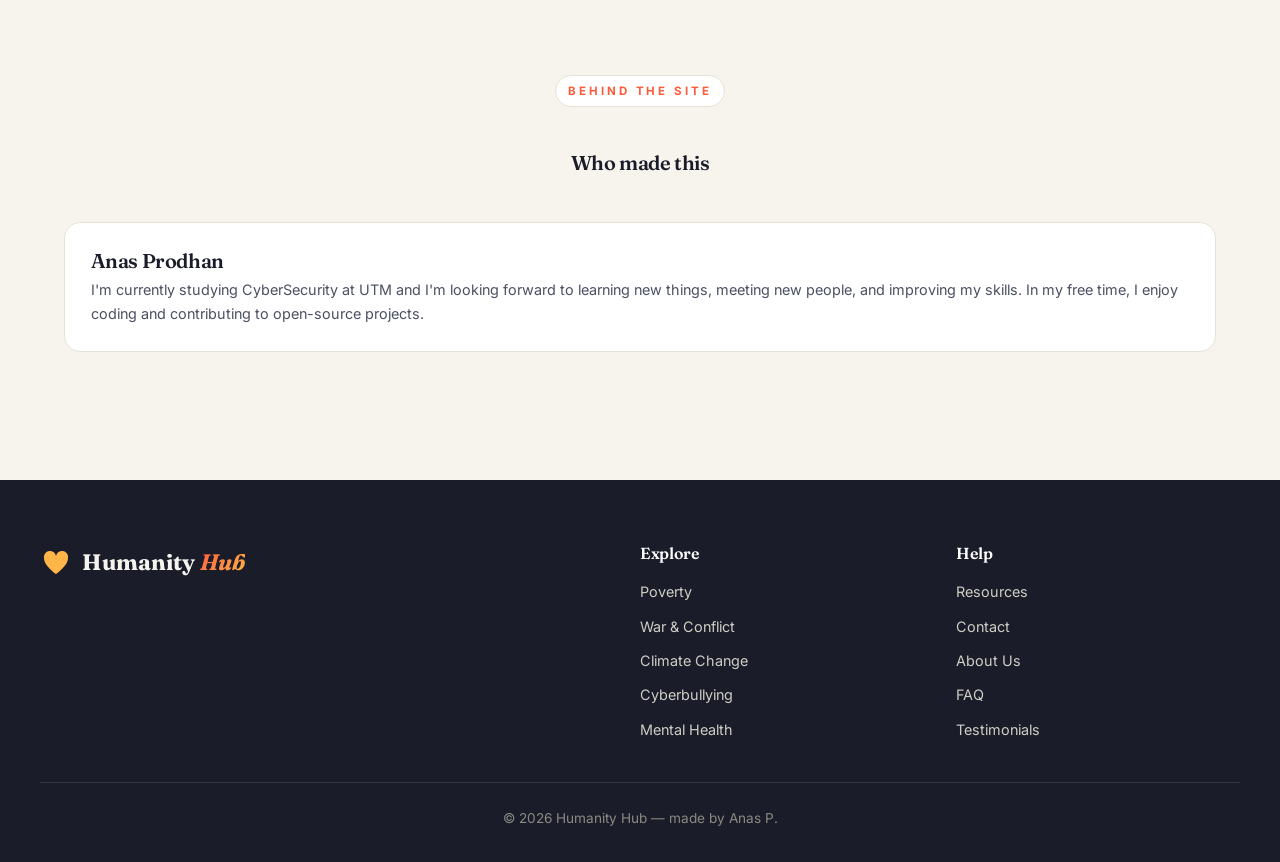
==== commit 28532373: "Update about.html" ====
--- a/pages/about.html
+++ b/pages/about.html
@@ -41,11 +41,11 @@
       <figcaption>Built one page, one topic, one late night at a time.</figcaption>
     </figure>
     <div class="prose">
-      <h3>The idea</h3>
+      <h2>The idea</h2>
       <p>I chose to create a website about these five issues because I wanted to raise awareness that not everyone has the same opportunities or an easy life like many of us do. My goal is to encourage people to remember that, despite our different circumstances and struggles, we are all human and deserve empathy, respect, and support.]</p>
-      <h3>How it came together</h3>
+      <h2>How it came together</h2>
       <p>Humanity Hub began as a project for my studies at the University of Technology Mauritius (UTM), part of my Secure Front End Application coursework. </p>
-      <h3>What we're trying to do</h3>
+      <h2>What we're trying to do</h2>
       <p>The goal isn't to lecture anyone. It's to lay out five issues, namely poverty, war, climate change, cyberbullying and mental health as clearly as possible, and point people toward real ways to help.</p>
       <details><summary>A note on the sources</summary>
         <p>Facts and figures across the site are pulled from course material and public sources like the UN, UNHCR and WHO. Numbers change over time, so always double-check current stats before citing them elsewhere.</p>
@@ -56,7 +56,7 @@
 <section class="section">
   <div class="section-head center">
     <span class="tag">What matters to us</span>
-    <h2>Three things this site is built on</h2>
+    <h3>Three things this site is built on</h3>
   </div>
   <div class="cards">
     <div class="card"><h3>Awareness</h3><p>You can't act on a problem you don't understand. Every page starts with the facts.</p></div>
@@ -67,7 +67,7 @@
 <section class="section">
   <div class="section-head center">
     <span class="tag">Behind the site</span>
-    <h2>Who made this</h2>
+    <h3>Who made this</h3>
   </div>
   <div class="cards">
     <div class="card">
@@ -80,8 +80,8 @@
 <footer class="site-footer">
   <div class="footer-grid">
     <div><div class="brand brand-footer"><span class="brand-mark"><svg viewBox="0 0 32 32" fill="none"><path d="M16 28S4 20 4 12a6 6 0 0 1 12-2 6 6 0 0 1 12 2c0 8-12 16-12 16Z" fill="currentColor"/></svg></span><span>Humanity <em>Hub</em></span></div></div>
-    <div><h3>Explore</h3><ul><li><a href="poverty.html">Poverty</a></li><li><a href="war.html">War &amp; Conflict</a></li><li><a href="climate.html">Climate Change</a></li><li><a href="cyberbullying.html">Cyberbullying</a></li><li><a href="mental-health.html">Mental Health</a></li></ul></div>
-    <div><h3>Help</h3><ul><li><a href="contact.html">Resources</a></li><li><a href="contact.html">Contact</a></li><li><a href="about.html">About Us</a></li><li><a href="faq.html">FAQ</a></li><li><a href="testimonials.html">Testimonials</a></li></ul></div>
+    <div><h4>Explore</h4><ul><li><a href="poverty.html">Poverty</a></li><li><a href="war.html">War &amp; Conflict</a></li><li><a href="climate.html">Climate Change</a></li><li><a href="cyberbullying.html">Cyberbullying</a></li><li><a href="mental-health.html">Mental Health</a></li></ul></div>
+    <div><h4>Help</h4><ul><li><a href="contact.html">Resources</a></li><li><a href="contact.html">Contact</a></li><li><a href="about.html">About Us</a></li><li><a href="faq.html">FAQ</a></li><li><a href="testimonials.html">Testimonials</a></li></ul></div>
   </div>
   <p class="copyright">© <span id="year"></span> Humanity Hub — made by Anas P.</p>
 </footer>
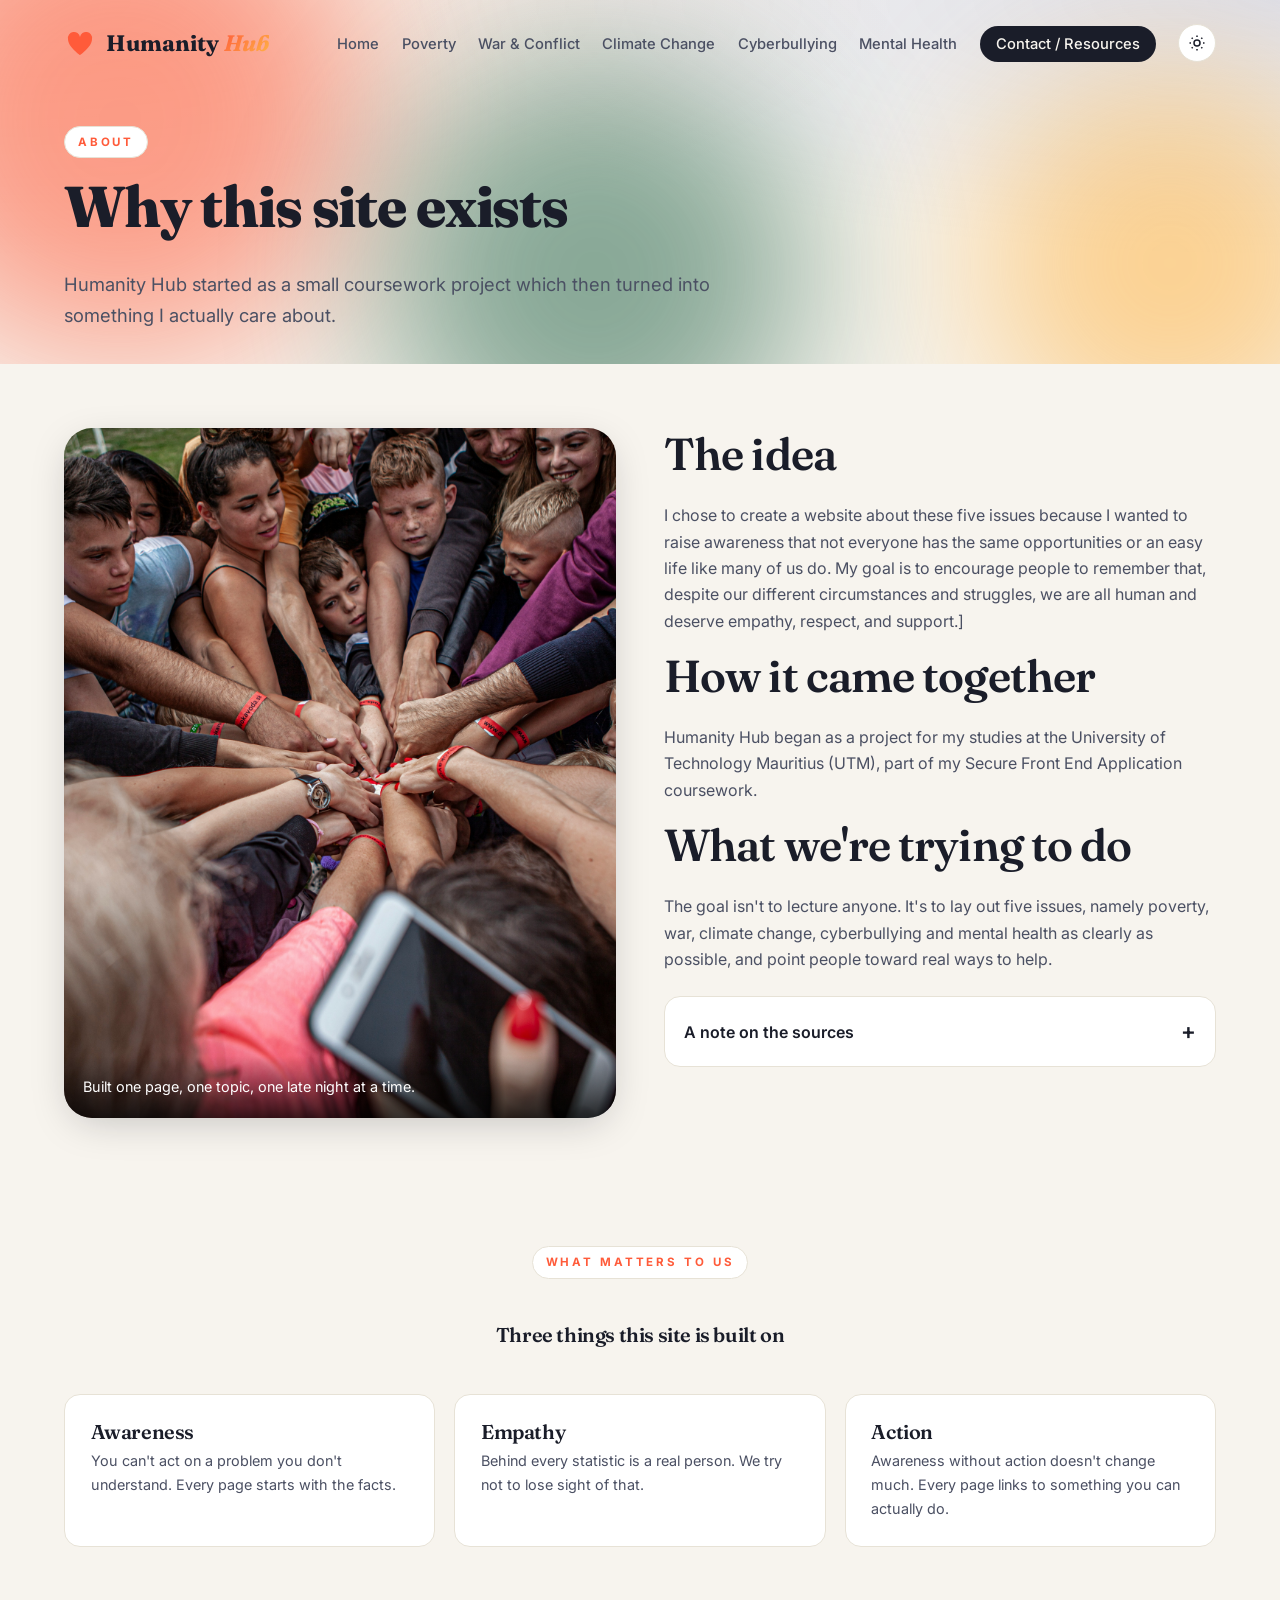
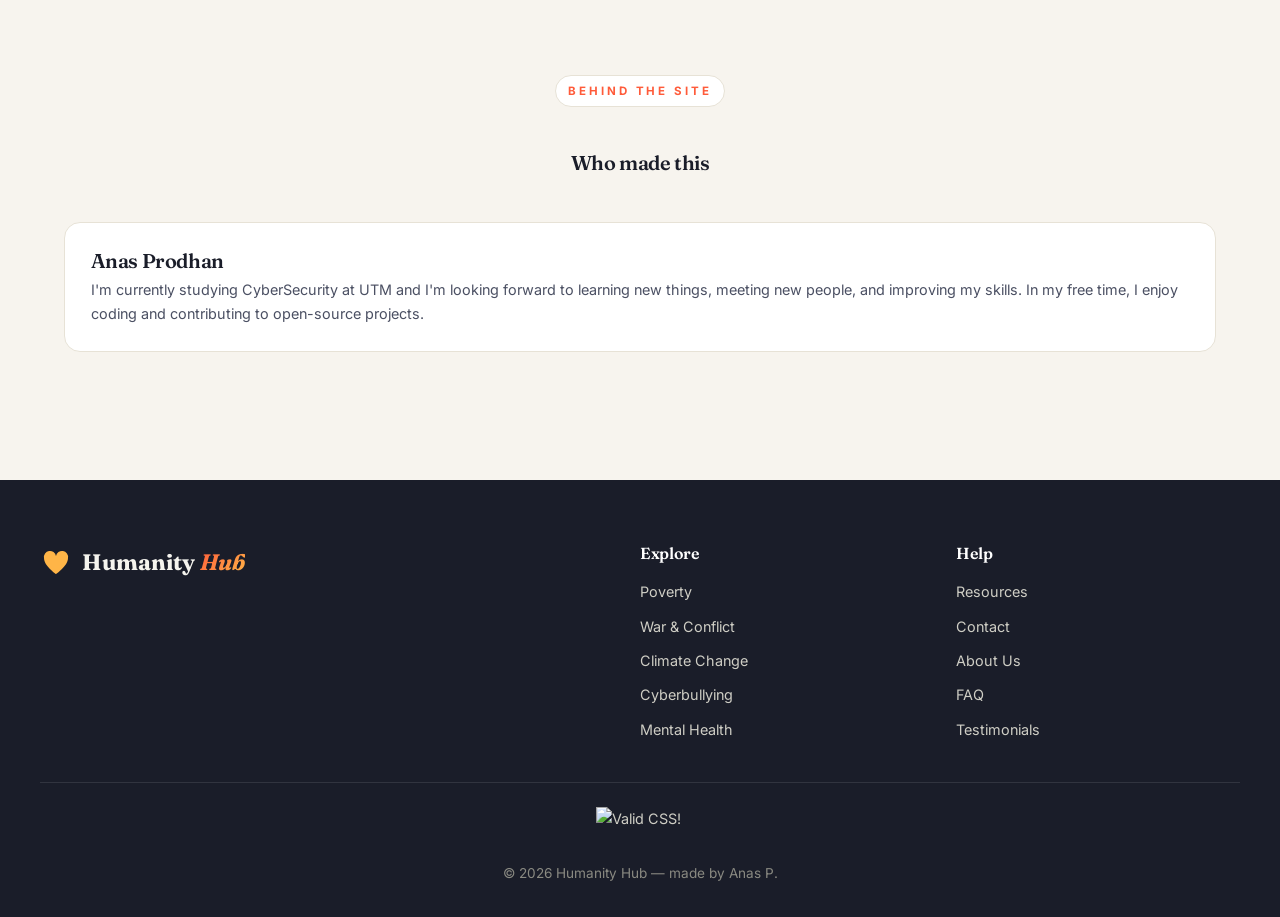
==== commit 11071069: "Update about.html" ====
--- a/pages/about.html
+++ b/pages/about.html
@@ -83,6 +83,13 @@
     <div><h4>Explore</h4><ul><li><a href="poverty.html">Poverty</a></li><li><a href="war.html">War &amp; Conflict</a></li><li><a href="climate.html">Climate Change</a></li><li><a href="cyberbullying.html">Cyberbullying</a></li><li><a href="mental-health.html">Mental Health</a></li></ul></div>
     <div><h4>Help</h4><ul><li><a href="contact.html">Resources</a></li><li><a href="contact.html">Contact</a></li><li><a href="about.html">About Us</a></li><li><a href="faq.html">FAQ</a></li><li><a href="testimonials.html">Testimonials</a></li></ul></div>
   </div>
+  <p style="display: flex; justify-content: center; align-items: center; width: 100%; margin-top: 1.5rem; margin-bottom: 0.5rem;">
+  <a href="https://jigsaw.w3.org/css-validator/validator?uri=https://anas7p.github.io/Humanity-Hub/css/style.css" style="display: inline-block;">
+      <img style="border:0; width:88px; height:31px; display: block;"
+          src="https://jigsaw.w3.org/css-validator/images/vcss-blue"
+          alt="Valid CSS!" />
+  </a>
+</p>
   <p class="copyright">© <span id="year"></span> Humanity Hub — made by Anas P.</p>
 </footer>
 <script src="../js/script.js"></script>
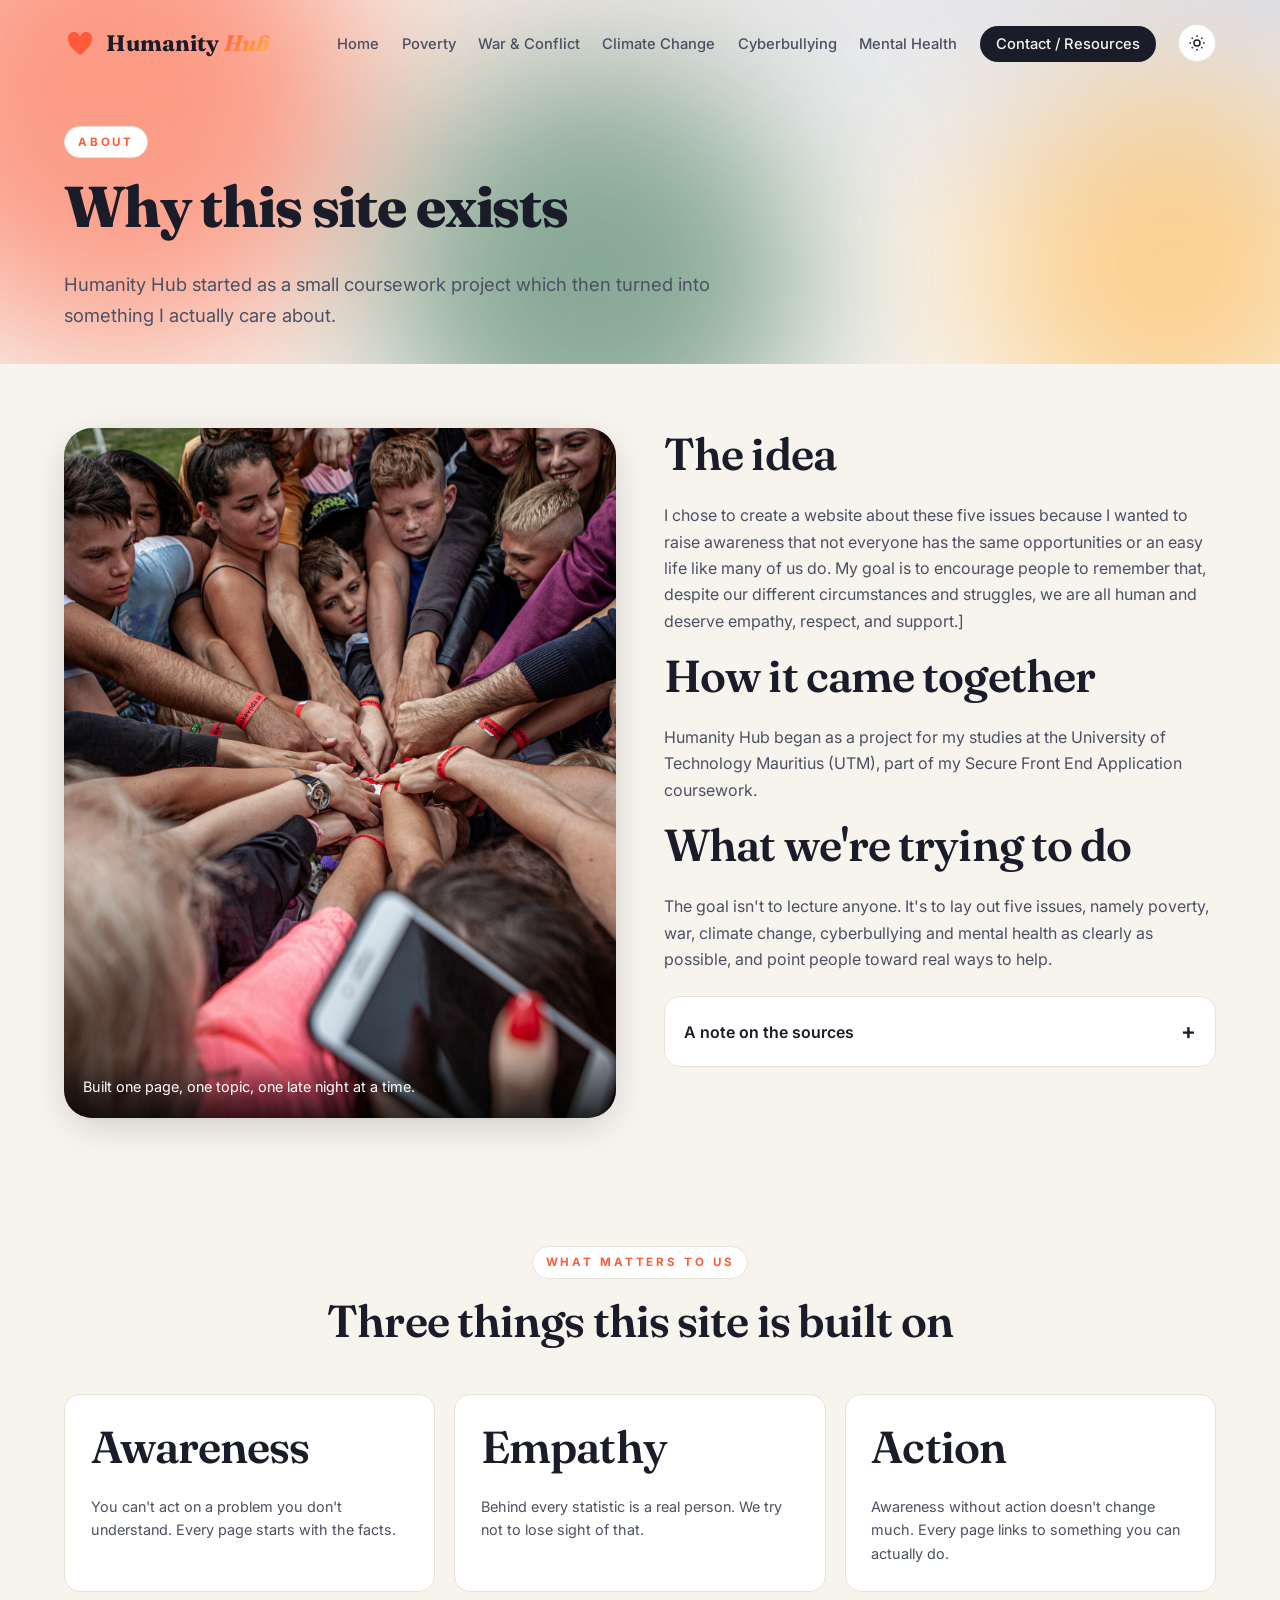
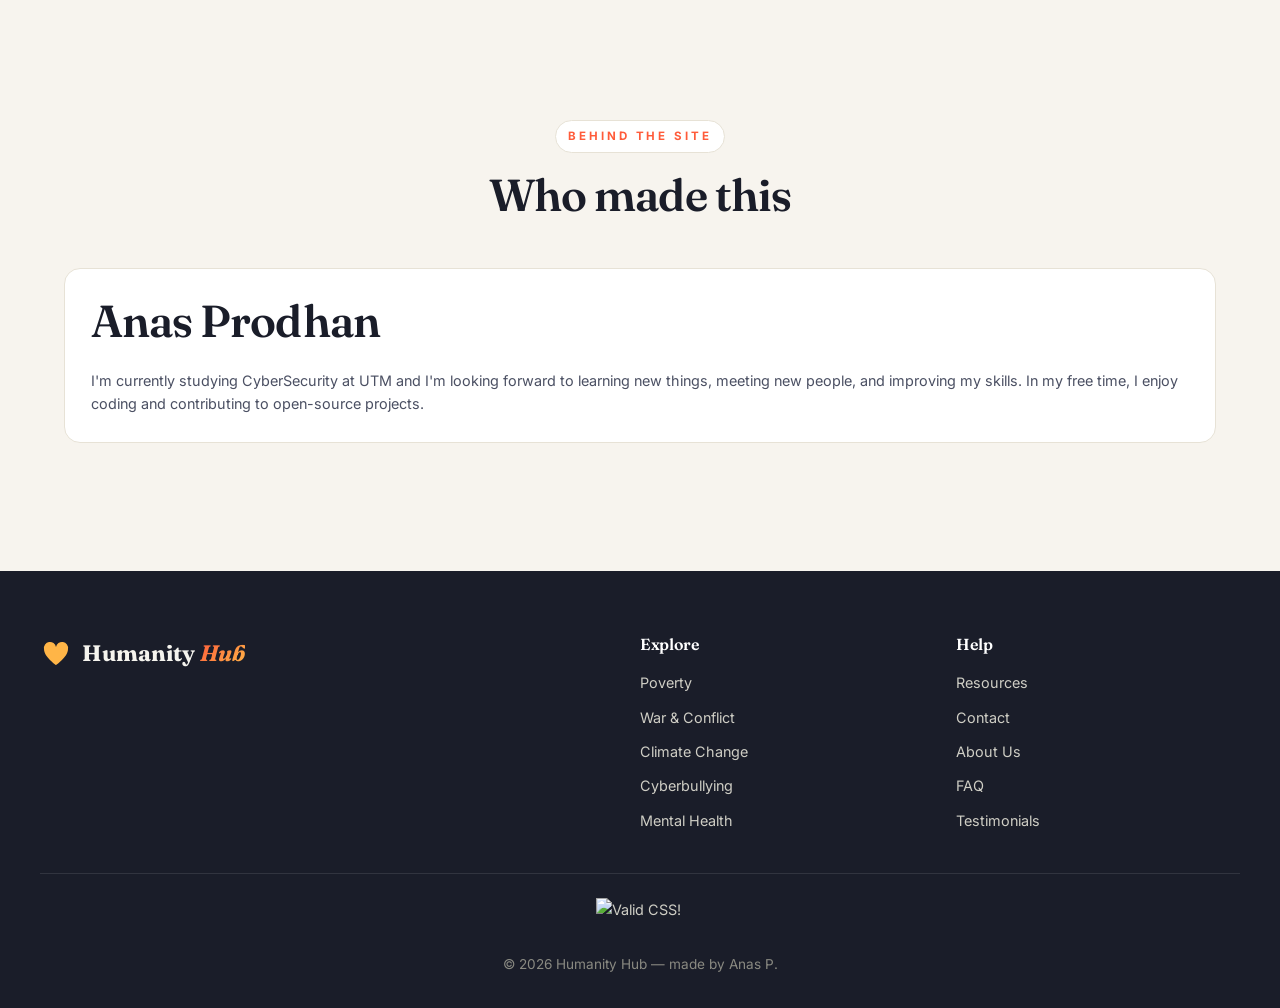
==== commit 39ba62ec: "Update about.html" ====
--- a/pages/about.html
+++ b/pages/about.html
@@ -56,22 +56,23 @@
 <section class="section">
   <div class="section-head center">
     <span class="tag">What matters to us</span>
-    <h3>Three things this site is built on</h3>
+    <h2>Three things this site is built on</h2>
   </div>
   <div class="cards">
-    <div class="card"><h3>Awareness</h3><p>You can't act on a problem you don't understand. Every page starts with the facts.</p></div>
-    <div class="card"><h3>Empathy</h3><p>Behind every statistic is a real person. We try not to lose sight of that.</p></div>
-    <div class="card"><h3>Action</h3><p>Awareness without action doesn't change much. Every page links to something you can actually do.</p></div>
+    <div class="card"><h2>Awareness</h2><p>You can't act on a problem you don't understand. Every page starts with the facts.</p></div>
+    <div class="card"><h2>Empathy</h2><p>Behind every statistic is a real person. We try not to lose sight of that.</p></div>
+    <div class="card"><h2>Action</h2><p>Awareness without action doesn't change much. Every page links to something you can actually do.</p></div>
   </div>
 </section>
 <section class="section">
   <div class="section-head center">
     <span class="tag">Behind the site</span>
-    <h3>Who made this</h3>
+    <h2>Who made this</h2>
   </div>
   <div class="cards">
     <div class="card">
-      <h3>Anas Prodhan</h3>
+      <h2>Anas Prodhan</h2>
+      <h3></h3>
       <p>I'm currently studying CyberSecurity at UTM and I'm looking forward to learning new things, meeting new people, and improving my skills. In my free time, I enjoy coding and contributing to open-source projects.</p>
     </div>
   </div>
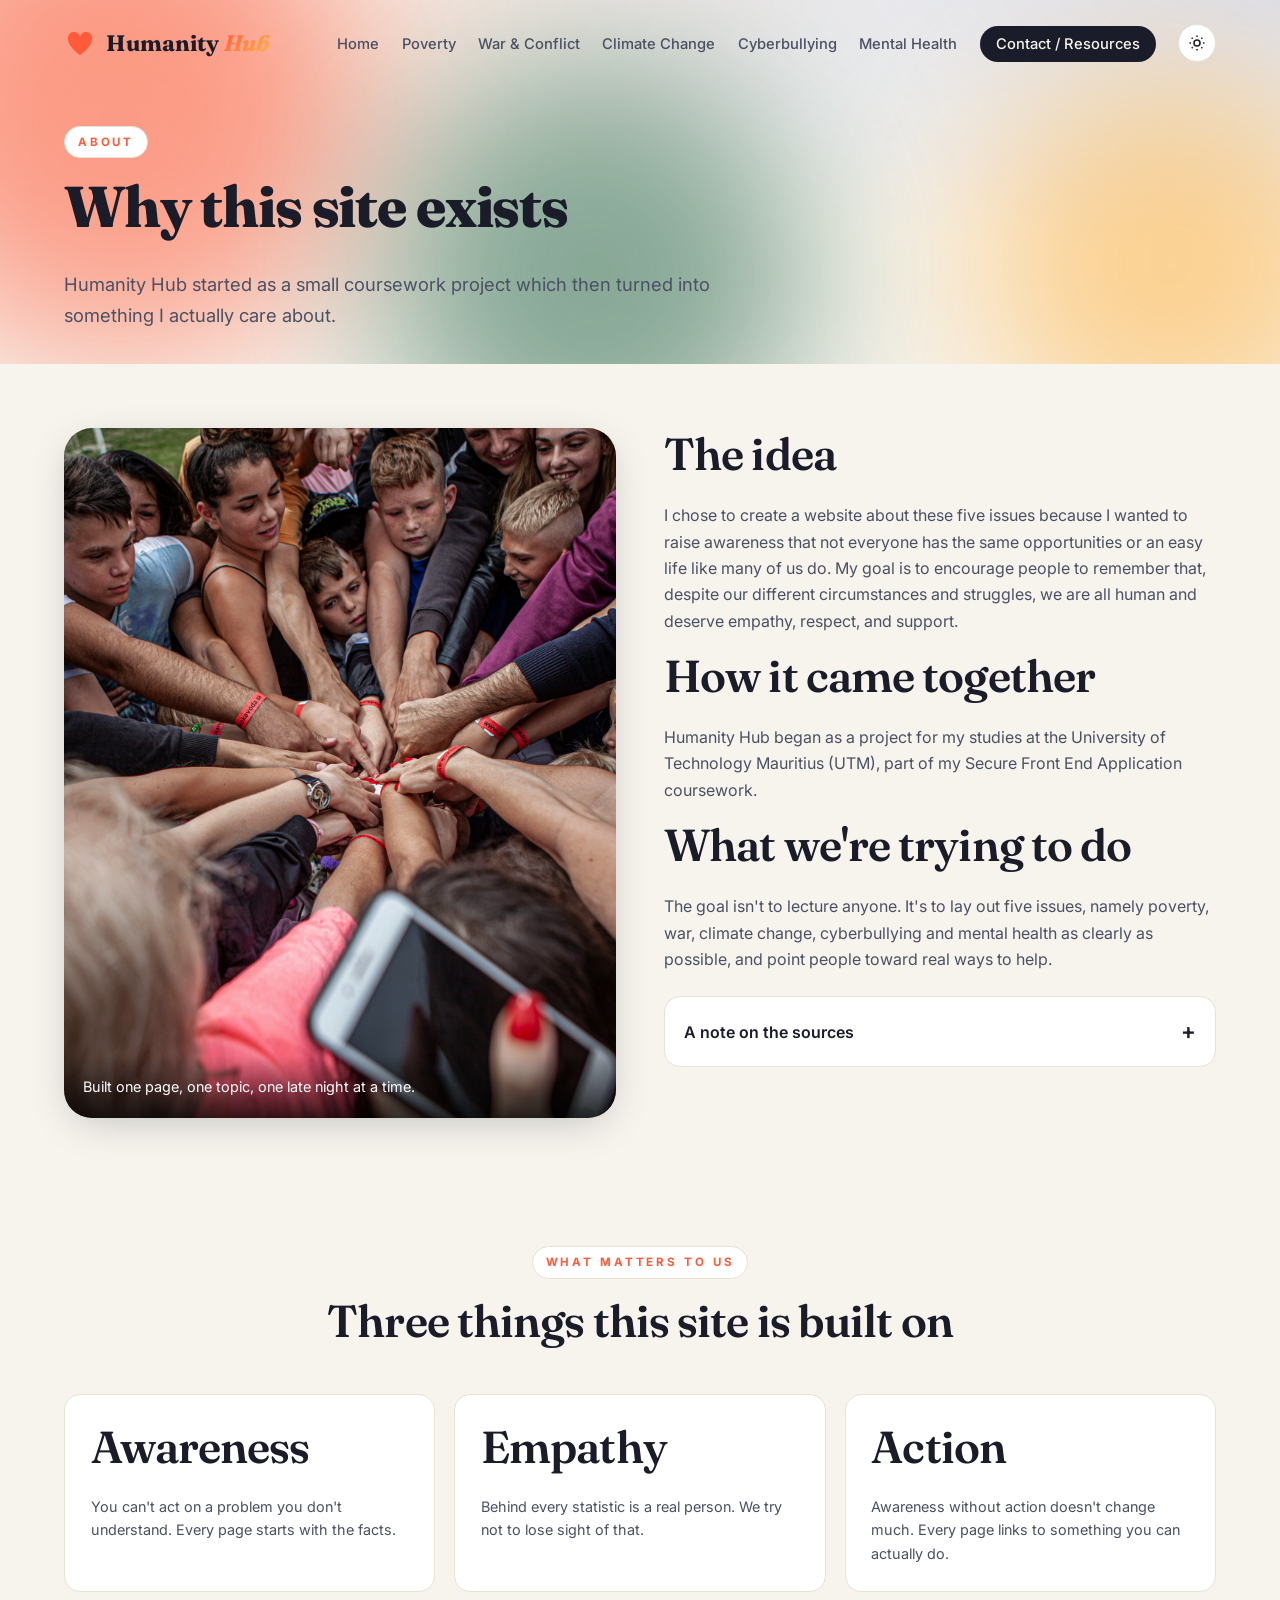
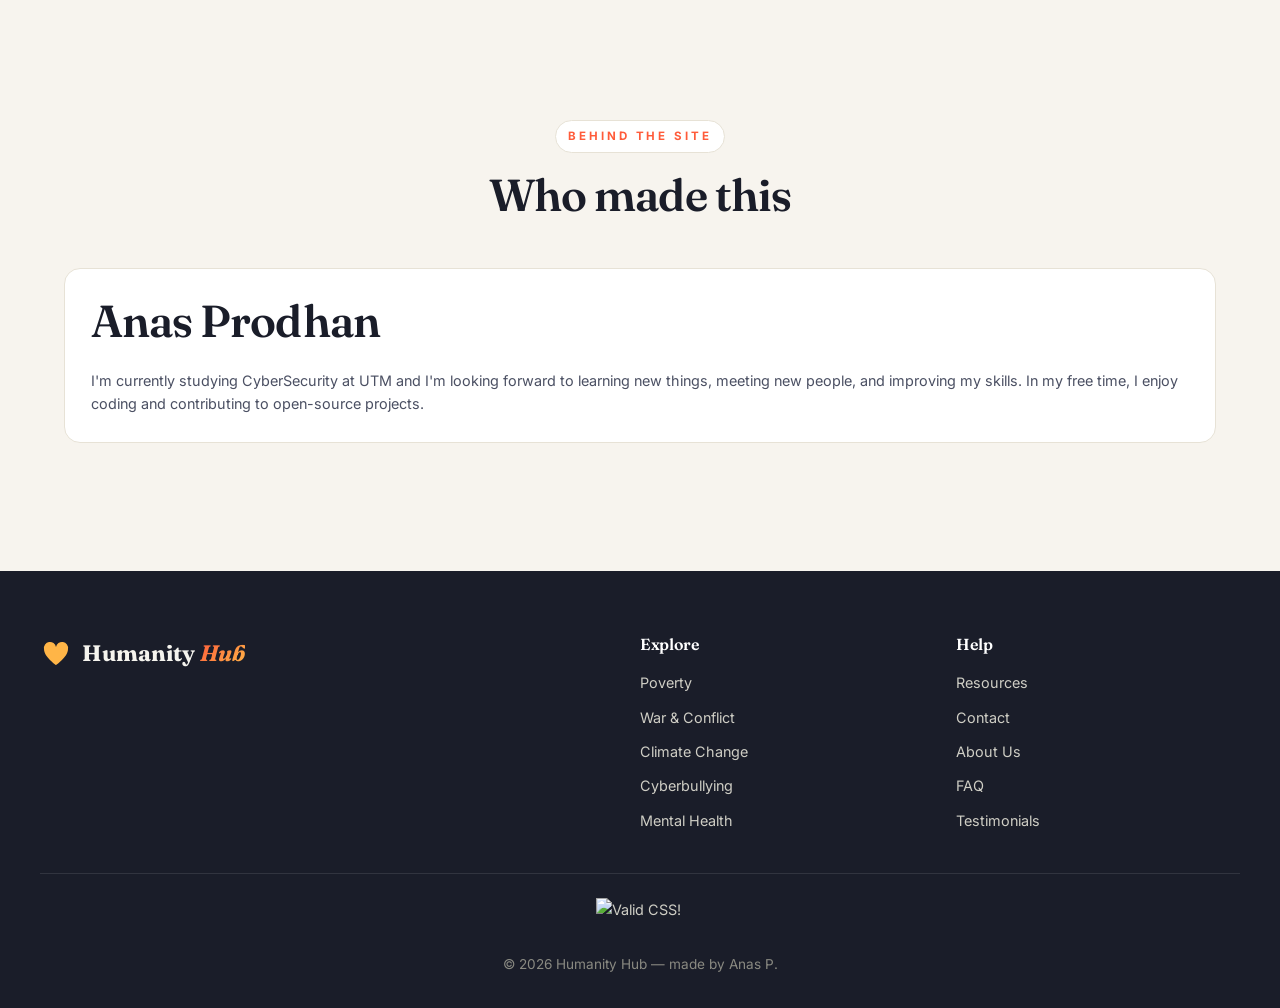
==== commit 74cdbfd8: "Update about.html" ====
--- a/pages/about.html
+++ b/pages/about.html
@@ -42,7 +42,7 @@
     </figure>
     <div class="prose">
       <h2>The idea</h2>
-      <p>I chose to create a website about these five issues because I wanted to raise awareness that not everyone has the same opportunities or an easy life like many of us do. My goal is to encourage people to remember that, despite our different circumstances and struggles, we are all human and deserve empathy, respect, and support.]</p>
+      <p>I chose to create a website about these five issues because I wanted to raise awareness that not everyone has the same opportunities or an easy life like many of us do. My goal is to encourage people to remember that, despite our different circumstances and struggles, we are all human and deserve empathy, respect, and support.</p>
       <h2>How it came together</h2>
       <p>Humanity Hub began as a project for my studies at the University of Technology Mauritius (UTM), part of my Secure Front End Application coursework. </p>
       <h2>What we're trying to do</h2>
--- a/css/style.css
+++ b/css/style.css
@@ -1,6 +1,3 @@
-/* ===========================================================
-   Humanity Hub — Awareness website
-   =========================================================== */
 :root {
   --bg: #f7f4ee;
   --bg-elev: #ffffff;
@@ -8,10 +5,10 @@
   --ink-soft: #4b5063;
   --muted: #7a7f93;
   --line: #e7e2d6;
-  --primary: #ff5b3a;        /* warm coral */
-  --primary-2: #ffb547;      /* sunlit gold */
-  --accent: #2d6a4f;         /* hopeful green */
-  --accent-2: #1d4ed8;       /* steady blue */
+  --primary: #ff5b3a;        
+  --primary-2: #ffb547;     
+  --accent: #2d6a4f;         
+  --accent-2: #1d4ed8;       
   --danger: #d11149;
   --grad-warm: linear-gradient(135deg, #ff5b3a 0%, #ffb547 100%);
   --grad-cool: linear-gradient(135deg, #1d4ed8 0%, #06b6d4 100%);
@@ -62,7 +59,7 @@
 }
 .muted { color: var(--muted); font-size: .9rem; }
 .center { text-align: center; }
-/* =================== HEADER & HERO =================== */
+/* HEADER & HERO */
 .site-header {
   position: relative;
   overflow: hidden;
@@ -137,12 +134,12 @@
 .hero-stats > div { text-align: center; }
 .hero-stats strong { font-family: 'Fraunces', serif; font-size: 2rem; display: block; background: var(--grad-warm); -webkit-background-clip: text; background-clip: text; color: transparent; }
 .hero-stats span { font-size: .82rem; color: var(--muted); }
-/* page hero (topic pages) */
+/* page hero */
 .page-hero { position: relative; z-index: 2; max-width: var(--maxw); margin: 2.5rem auto 0; padding: 0 1.5rem 1rem; }
 .page-hero .tag { margin-bottom: 1rem; }
 .page-hero h1 { font-size: clamp(2.2rem, 5vw, 3.6rem); }
 .page-hero .lead { max-width: 720px; }
-/* =================== SECTIONS =================== */
+/* SECTIONS */
 .section { max-width: var(--maxw); margin: 0 auto; padding: 4rem 1.5rem; position: relative; }
 .section-head { max-width: 720px; margin-bottom: 3rem; }
 .section-head.center, .stats h2 { text-align: center; margin-left: auto; margin-right: auto; }
